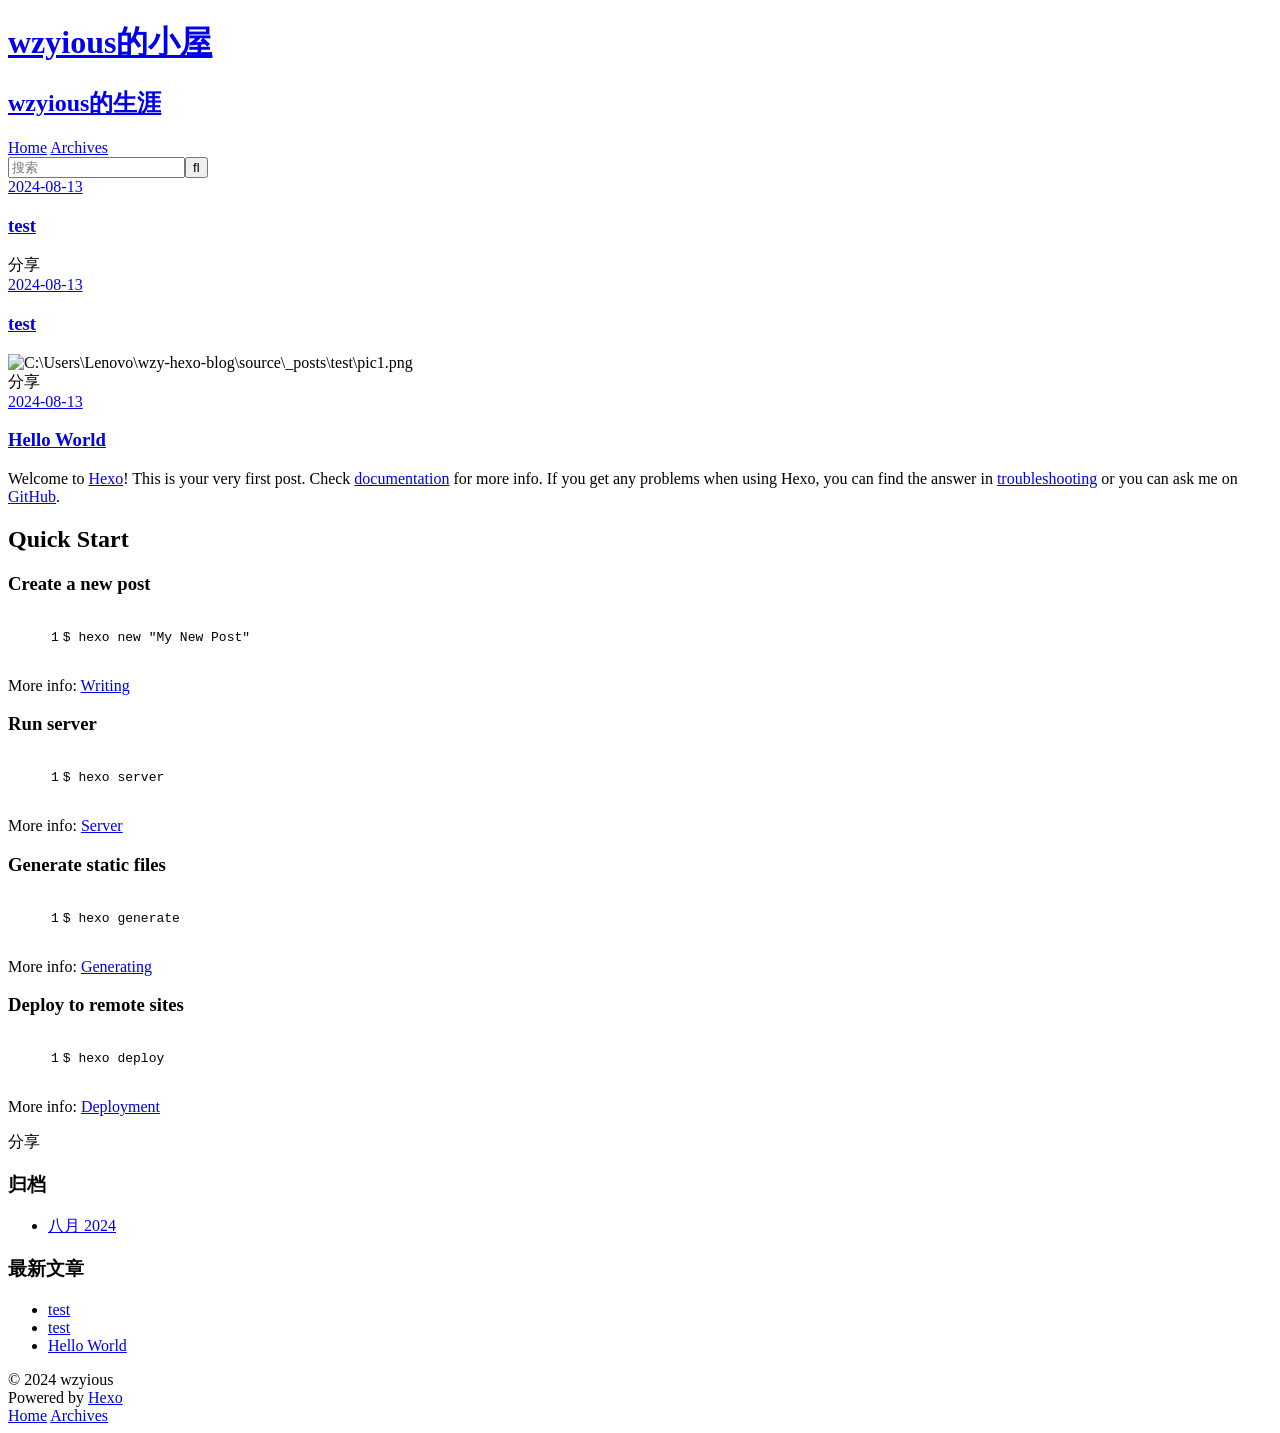
==== index.html @ 361f4f73 "Site updated: 2024-08-14 15:01:32" ====
<!DOCTYPE html>
<html>
<head>
  <meta charset="utf-8">
  
  
  <title>wzyious的小屋</title>
  <meta name="viewport" content="width=device-width, initial-scale=1, shrink-to-fit=no">
  <meta name="description" content="Welcome to my little world!">
<meta property="og:type" content="website">
<meta property="og:title" content="wzyious的小屋">
<meta property="og:url" content="https://wzyious.github.io/index.html">
<meta property="og:site_name" content="wzyious的小屋">
<meta property="og:description" content="Welcome to my little world!">
<meta property="og:locale" content="zh_CN">
<meta property="article:author" content="wzyious">
<meta name="twitter:card" content="summary">
  
    <link rel="alternate" href="/atom.xml" title="wzyious的小屋" type="application/atom+xml">
  
  
    <link rel="shortcut icon" href="/favicon.png">
  
  
  
<link rel="stylesheet" href="/css/style.css">

  
    
<link rel="stylesheet" href="/fancybox/jquery.fancybox.min.css">

  
  
<meta name="generator" content="Hexo 7.3.0"></head>

<body>
  <div id="container">
    <div id="wrap">
      <header id="header">
  <div id="banner"></div>
  <div id="header-outer" class="outer">
    <div id="header-title" class="inner">
      <h1 id="logo-wrap">
        <a href="/" id="logo">wzyious的小屋</a>
      </h1>
      
        <h2 id="subtitle-wrap">
          <a href="/" id="subtitle">wzyious的生涯</a>
        </h2>
      
    </div>
    <div id="header-inner" class="inner">
      <nav id="main-nav">
        <a id="main-nav-toggle" class="nav-icon"><span class="fa fa-bars"></span></a>
        
          <a class="main-nav-link" href="/">Home</a>
        
          <a class="main-nav-link" href="/archives">Archives</a>
        
      </nav>
      <nav id="sub-nav">
        
        
          <a class="nav-icon" href="/atom.xml" title="RSS 订阅"><span class="fa fa-rss"></span></a>
        
        <a class="nav-icon nav-search-btn" title="搜索"><span class="fa fa-search"></span></a>
      </nav>
      <div id="search-form-wrap">
        <form action="//google.com/search" method="get" accept-charset="UTF-8" class="search-form"><input type="search" name="q" class="search-form-input" placeholder="搜索"><button type="submit" class="search-form-submit">&#xF002;</button><input type="hidden" name="sitesearch" value="https://wzyious.github.io"></form>
      </div>
    </div>
  </div>
</header>

      <div class="outer">
        <section id="main">
  
    <article id="post-test-1" class="h-entry article article-type-post" itemprop="blogPost" itemscope itemtype="https://schema.org/BlogPosting">
  <div class="article-meta">
    <a href="/2024/08/13/test-1/" class="article-date">
  <time class="dt-published" datetime="2024-08-13T14:52:44.000Z" itemprop="datePublished">2024-08-13</time>
</a>
    
  </div>
  <div class="article-inner">
    
    
      <header class="article-header">
        
  
    <h1 itemprop="name">
      <a class="p-name article-title" href="/2024/08/13/test-1/">test</a>
    </h1>
  

      </header>
    
    <div class="e-content article-entry" itemprop="articleBody">
      
        
      
    </div>
    <footer class="article-footer">
      <a data-url="https://wzyious.github.io/2024/08/13/test-1/" data-id="clzti6np80000bkvlgros7uu9" data-title="test" class="article-share-link"><span class="fa fa-share">分享</span></a>
      
      
      
    </footer>
  </div>
  
</article>



  
    <article id="post-test" class="h-entry article article-type-post" itemprop="blogPost" itemscope itemtype="https://schema.org/BlogPosting">
  <div class="article-meta">
    <a href="/2024/08/13/test/" class="article-date">
  <time class="dt-published" datetime="2024-08-13T14:13:22.000Z" itemprop="datePublished">2024-08-13</time>
</a>
    
  </div>
  <div class="article-inner">
    
    
      <header class="article-header">
        
  
    <h1 itemprop="name">
      <a class="p-name article-title" href="/2024/08/13/test/">test</a>
    </h1>
  

      </header>
    
    <div class="e-content article-entry" itemprop="articleBody">
      
        <img src="/.io//08/13/test/pic1.png" class title="C:\Users\Lenovo\wzy-hexo-blog\source\_posts\test\pic1.png">

      
    </div>
    <footer class="article-footer">
      <a data-url="https://wzyious.github.io/2024/08/13/test/" data-id="clzti6npe0002bkvl50pu9675" data-title="test" class="article-share-link"><span class="fa fa-share">分享</span></a>
      
      
      
    </footer>
  </div>
  
</article>



  
    <article id="post-hello-world" class="h-entry article article-type-post" itemprop="blogPost" itemscope itemtype="https://schema.org/BlogPosting">
  <div class="article-meta">
    <a href="/2024/08/13/hello-world/" class="article-date">
  <time class="dt-published" datetime="2024-08-13T09:48:08.818Z" itemprop="datePublished">2024-08-13</time>
</a>
    
  </div>
  <div class="article-inner">
    
    
      <header class="article-header">
        
  
    <h1 itemprop="name">
      <a class="p-name article-title" href="/2024/08/13/hello-world/">Hello World</a>
    </h1>
  

      </header>
    
    <div class="e-content article-entry" itemprop="articleBody">
      
        <p>Welcome to <a target="_blank" rel="noopener" href="https://hexo.io/">Hexo</a>! This is your very first post. Check <a target="_blank" rel="noopener" href="https://hexo.io/docs/">documentation</a> for more info. If you get any problems when using Hexo, you can find the answer in <a target="_blank" rel="noopener" href="https://hexo.io/docs/troubleshooting.html">troubleshooting</a> or you can ask me on <a target="_blank" rel="noopener" href="https://github.com/hexojs/hexo/issues">GitHub</a>.</p>
<h2 id="Quick-Start"><a href="#Quick-Start" class="headerlink" title="Quick Start"></a>Quick Start</h2><h3 id="Create-a-new-post"><a href="#Create-a-new-post" class="headerlink" title="Create a new post"></a>Create a new post</h3><figure class="highlight bash"><table><tr><td class="gutter"><pre><span class="line">1</span><br></pre></td><td class="code"><pre><span class="line">$ hexo new <span class="string">&quot;My New Post&quot;</span></span><br></pre></td></tr></table></figure>

<p>More info: <a target="_blank" rel="noopener" href="https://hexo.io/docs/writing.html">Writing</a></p>
<h3 id="Run-server"><a href="#Run-server" class="headerlink" title="Run server"></a>Run server</h3><figure class="highlight bash"><table><tr><td class="gutter"><pre><span class="line">1</span><br></pre></td><td class="code"><pre><span class="line">$ hexo server</span><br></pre></td></tr></table></figure>

<p>More info: <a target="_blank" rel="noopener" href="https://hexo.io/docs/server.html">Server</a></p>
<h3 id="Generate-static-files"><a href="#Generate-static-files" class="headerlink" title="Generate static files"></a>Generate static files</h3><figure class="highlight bash"><table><tr><td class="gutter"><pre><span class="line">1</span><br></pre></td><td class="code"><pre><span class="line">$ hexo generate</span><br></pre></td></tr></table></figure>

<p>More info: <a target="_blank" rel="noopener" href="https://hexo.io/docs/generating.html">Generating</a></p>
<h3 id="Deploy-to-remote-sites"><a href="#Deploy-to-remote-sites" class="headerlink" title="Deploy to remote sites"></a>Deploy to remote sites</h3><figure class="highlight bash"><table><tr><td class="gutter"><pre><span class="line">1</span><br></pre></td><td class="code"><pre><span class="line">$ hexo deploy</span><br></pre></td></tr></table></figure>

<p>More info: <a target="_blank" rel="noopener" href="https://hexo.io/docs/one-command-deployment.html">Deployment</a></p>

      
    </div>
    <footer class="article-footer">
      <a data-url="https://wzyious.github.io/2024/08/13/hello-world/" data-id="clzti6npd0001bkvlet080mxv" data-title="Hello World" class="article-share-link"><span class="fa fa-share">分享</span></a>
      
      
      
    </footer>
  </div>
  
</article>



  


</section>
        
          <aside id="sidebar">
  
    

  
    

  
    
  
    
  <div class="widget-wrap">
    <h3 class="widget-title">归档</h3>
    <div class="widget">
      <ul class="archive-list"><li class="archive-list-item"><a class="archive-list-link" href="/archives/2024/08/">八月 2024</a></li></ul>
    </div>
  </div>


  
    
  <div class="widget-wrap">
    <h3 class="widget-title">最新文章</h3>
    <div class="widget">
      <ul>
        
          <li>
            <a href="/2024/08/13/test-1/">test</a>
          </li>
        
          <li>
            <a href="/2024/08/13/test/">test</a>
          </li>
        
          <li>
            <a href="/2024/08/13/hello-world/">Hello World</a>
          </li>
        
      </ul>
    </div>
  </div>

  
</aside>
        
      </div>
      <footer id="footer">
  
  <div class="outer">
    <div id="footer-info" class="inner">
      
      &copy; 2024 wzyious<br>
      Powered by <a href="https://hexo.io/" target="_blank">Hexo</a>
    </div>
  </div>
</footer>

    </div>
    <nav id="mobile-nav">
  
    <a href="/" class="mobile-nav-link">Home</a>
  
    <a href="/archives" class="mobile-nav-link">Archives</a>
  
</nav>
    


<script src="/js/jquery-3.6.4.min.js"></script>



  
<script src="/fancybox/jquery.fancybox.min.js"></script>




<script src="/js/script.js"></script>





  </div>
</body>
</html>
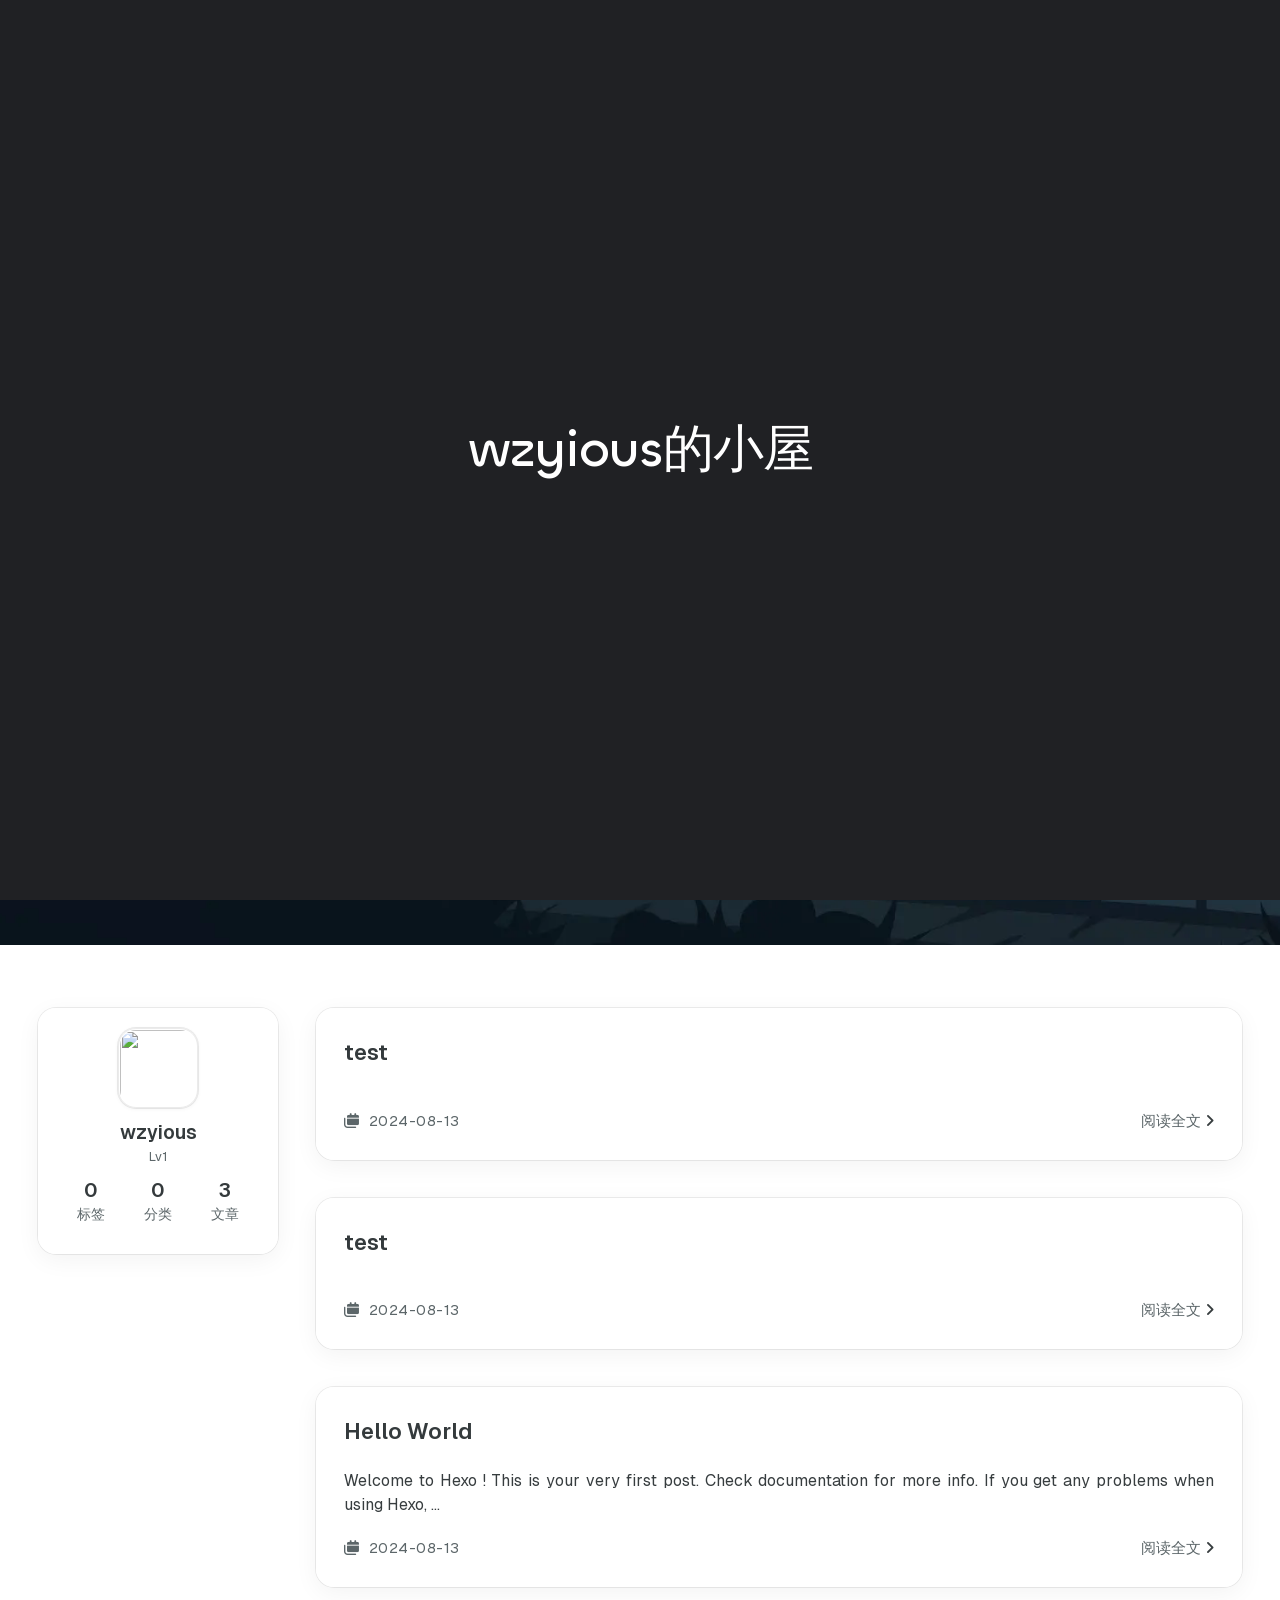
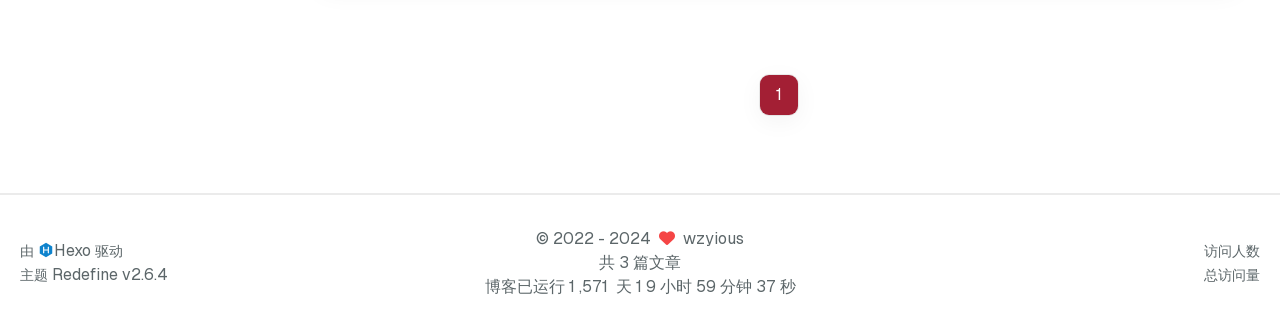
==== commit d8f5e4d9: "Site updated: 2024-08-14 15:07:35" ====
--- a/index.html
+++ b/index.html
@@ -1,12 +1,24 @@
 <!DOCTYPE html>
-<html>
+<html lang="zh-CN">
 <head>
-  <meta charset="utf-8">
-  
-  
-  <title>wzyious的小屋</title>
-  <meta name="viewport" content="width=device-width, initial-scale=1, shrink-to-fit=no">
-  <meta name="description" content="Welcome to my little world!">
+    <meta charset="utf-8">
+    <meta name="viewport" content="width=device-width, initial-scale=1">
+    <meta name="keywords" content="Hexo Theme Redefine">
+    
+    <meta name="author" content="wzyious">
+    <!-- preconnect -->
+    <link rel="preconnect" href="https://fonts.googleapis.com">
+    <link rel="preconnect" href="https://fonts.gstatic.com" crossorigin>
+
+    
+    <!--- Seo Part-->
+    
+    <link rel="canonical" href="https://wzyious.github.io/"/>
+    <meta name="robots" content="index,follow">
+    <meta name="googlebot" content="index,follow">
+    <meta name="revisit-after" content="1 days">
+    
+        <meta name="description" content="Welcome to my little world!">
 <meta property="og:type" content="website">
 <meta property="og:title" content="wzyious的小屋">
 <meta property="og:url" content="https://wzyious.github.io/index.html">
@@ -15,282 +27,820 @@
 <meta property="og:locale" content="zh_CN">
 <meta property="article:author" content="wzyious">
 <meta name="twitter:card" content="summary">
+    
+    
+    <!--- Icon Part-->
+    <link rel="icon" type="image/png" href="/images/%E8%BE%90%E5%B0%84%E5%B0%8F%E5%AD%90.jpg" sizes="192x192">
+    <link rel="apple-touch-icon" sizes="180x180" href="/images/%E8%BE%90%E5%B0%84%E5%B0%8F%E5%AD%90.jpg">
+    <meta name="theme-color" content="#A31F34">
+    <link rel="shortcut icon" href="/images/%E8%BE%90%E5%B0%84%E5%B0%8F%E5%AD%90.jpg">
+    <!--- Page Info-->
+    
+    <title>
+        
+        wzyious的小屋
+    </title>
+
+    
+<link rel="stylesheet" href="/fonts/Chillax/chillax.css">
+
+
+    <!--- Inject Part-->
+    
+
+    
+<link rel="stylesheet" href="/css/style.css">
+
+
+    
+        
+<link rel="stylesheet" href="/assets/build/styles.css">
+
+    
+
+    
+<link rel="stylesheet" href="/fonts/GeistMono/geist-mono.css">
+
+    
+<link rel="stylesheet" href="/fonts/Geist/geist.css">
+
+    <!--- Font Part-->
+    
+    
+    
+    
+
+    
+        
+<script src="/js/libs/anime.min.js"></script>
+
+    
+
+    <script id="hexo-configurations">
+    window.config = {"hostname":"wzyious.github.io","root":"/","language":"zh-CN"};
+    window.theme = {"articles":{"style":{"font_size":"16px","line_height":1.5,"image_border_radius":"14px","image_alignment":"center","image_caption":false,"link_icon":true,"title_alignment":"left","headings_top_spacing":{"h1":"3.2rem","h2":"2.4rem","h3":"1.9rem","h4":"1.6rem","h5":"1.4rem","h6":"1.3rem"}},"word_count":{"enable":true,"count":true,"min2read":true},"author_label":{"enable":true,"auto":false,"list":[]},"code_block":{"copy":true,"style":"mac","font":{"enable":false,"family":null,"url":null}},"toc":{"enable":true,"max_depth":3,"number":false,"expand":true,"init_open":true},"copyright":{"enable":true,"default":"cc_by_nc_sa"},"lazyload":true,"recommendation":{"enable":false,"title":"推荐阅读","limit":3,"mobile_limit":2,"placeholder":"/images/wallhaven-wqery6-light.webp","skip_dirs":[]}},"colors":{"primary":"#A31F34","secondary":null,"default_mode":"light"},"global":{"fonts":{"chinese":{"enable":false,"family":null,"url":null},"english":{"enable":false,"family":null,"url":null}},"content_max_width":"1000px","sidebar_width":"210px","hover":{"shadow":true,"scale":false},"scroll_progress":{"bar":false,"percentage":true},"website_counter":{"url":"https://cn.vercount.one/js","enable":true,"site_pv":true,"site_uv":true,"post_pv":true},"single_page":true,"preloader":true,"open_graph":true,"google_analytics":{"enable":false,"id":null}},"home_banner":{"enable":true,"style":"fixed","image":{"light":"/images/wallhaven-wqery6-light.webp","dark":"/images/wallhaven-wqery6-dark.webp"},"title":"Welcome to my little world!","subtitle":{"text":["永远不要失去梦想","打也打不死我嘻嘻"],"hitokoto":{"enable":false,"api":"https://v1.hitokoto.cn"},"typing_speed":100,"backing_speed":80,"starting_delay":500,"backing_delay":1500,"loop":true,"smart_backspace":true},"text_color":{"light":"#fff","dark":"#d1d1b6"},"text_style":{"title_size":"2.8rem","subtitle_size":"1.5rem","line_height":1.2},"custom_font":{"enable":false,"family":null,"url":null},"social_links":{"enable":false,"style":"default","links":{"github":null,"instagram":null,"zhihu":null,"twitter":null,"email":null},"qrs":{"weixin":null}}},"plugins":{"feed":{"enable":false},"aplayer":{"enable":false,"type":"fixed","audios":[{"name":null,"artist":null,"url":null,"cover":null,"lrc":null}]},"mermaid":{"enable":false,"version":"9.3.0"}},"version":"2.6.4","navbar":{"auto_hide":false,"color":{"left":"#f78736","right":"#367df7","transparency":35},"width":{"home":"1200px","pages":"1000px"},"links":{"Home":{"path":"/","icon":"fa-regular fa-house"}},"search":{"enable":false,"preload":true}},"page_templates":{"friends_column":2,"tags_style":"blur"},"home":{"sidebar":{"enable":true,"position":"left","first_item":"menu","announcement":null,"show_on_mobile":true,"links":null},"article_date_format":"auto","categories":{"enable":true,"limit":3},"tags":{"enable":true,"limit":3}},"footerStart":"2022/8/17 11:45:14"};
+    window.lang_ago = {"second":"%s 秒前","minute":"%s 分钟前","hour":"%s 小时前","day":"%s 天前","week":"%s 周前","month":"%s 个月前","year":"%s 年前"};
+    window.data = {"masonry":false};
+  </script>
+    
+    <!--- Fontawesome Part-->
+    
+<link rel="stylesheet" href="/fontawesome/fontawesome.min.css">
+
+    
+<link rel="stylesheet" href="/fontawesome/brands.min.css">
+
+    
+<link rel="stylesheet" href="/fontawesome/solid.min.css">
+
+    
+<link rel="stylesheet" href="/fontawesome/regular.min.css">
+
+    
+    
+    
+    
+<meta name="generator" content="Hexo 7.3.0"></head>
+
+
+<body>
+<div class="progress-bar-container">
+    
+
+    
+        <span class="pjax-progress-bar"></span>
+<!--        <span class="swup-progress-icon">-->
+<!--            <i class="fa-solid fa-circle-notch fa-spin"></i>-->
+<!--        </span>-->
+    
+</div>
+
+
+
+    <style>
+    :root {
+        --preloader-background-color: #fff;
+        --preloader-text-color: #000;
+    }
+
+    @media (prefers-color-scheme: dark) {
+        :root {
+            --preloader-background-color: #202124;
+            --preloader-text-color: #fff;
+        }
+    }
+
+    @media (prefers-color-scheme: light) {
+        :root {
+            --preloader-background-color: #fff;
+            --preloader-text-color: #000;
+        }
+    }
+
+    @media (max-width: 600px) {
+        .ml13 {
+            font-size: 2.6rem !important; /* Adjust this value as needed */
+        }
+    }
+
+    .preloader {
+        display: flex;
+        flex-direction: column;
+        gap: 1rem; /* Tailwind 'gap-4' is 1rem */
+        align-items: center;
+        justify-content: center;
+        position: fixed;
+        padding: 12px;
+        top: 0;
+        right: 0;
+        bottom: 0;
+        left: 0;
+        width: 100vw;
+        height: 100vh; /* 'h-screen' is 100% of the viewport height */
+        background-color: var(--preloader-background-color);
+        z-index: 1100; /* 'z-[1100]' sets the z-index */
+        transition: opacity 0.2s ease-in-out;
+    }
+
+    .ml13 {
+        font-size: 3.2rem;
+        /* text-transform: uppercase; */
+        color: var(--preloader-text-color);
+        letter-spacing: -1px;
+        font-weight: 500;
+        font-family: 'Chillax-Variable', sans-serif;
+        text-align: center;
+    }
+
+    .ml13 .word {
+        display: inline-flex;
+        flex-wrap: wrap;
+        white-space: nowrap;
+    }
+
+    .ml13 .letter {
+        display: inline-block;
+        line-height: 1em;
+    }
+</style>
+
+<div class="preloader">
+    <h2 class="ml13">
+        wzyious的小屋
+    </h2>
+    <script>
+        var textWrapper = document.querySelector('.ml13');
+        // Split text into words
+        var words = textWrapper.textContent.trim().split(' ');
+
+        // Clear the existing content
+        textWrapper.innerHTML = '';
+
+        // Wrap each word and its letters in spans
+        words.forEach(function(word) {
+            var wordSpan = document.createElement('span');
+            wordSpan.classList.add('word');
+            wordSpan.innerHTML = word.replace(/\S/g, "<span class='letter'>$&</span>");
+            textWrapper.appendChild(wordSpan);
+            textWrapper.appendChild(document.createTextNode(' ')); // Add space between words
+        });
+
+        var animation = anime.timeline({loop: true})
+            .add({
+                targets: '.ml13 .letter',
+                translateY: [40,0],
+                translateZ: 0,
+                opacity: [0,1],
+                filter: ['blur(5px)', 'blur(0px)'], // Starting from blurred to unblurred
+                easing: "easeOutExpo",
+                duration: 1400,
+                delay: (el, i) => 300 + 30 * i,
+            }).add({
+                targets: '.ml13 .letter',
+                translateY: [0,-40],
+                opacity: [1,0],
+                filter: ['blur(0px)', 'blur(5px)'], // Ending from unblurred to blurred
+                easing: "easeInExpo",
+                duration: 1200,
+                delay: (el, i) => 100 + 30 * i,
+                complete: function() {
+                    hidePreloader(); // Call hidePreloader after the animation completes
+                }
+            });
+
+        let themeStatus = JSON.parse(localStorage.getItem('REDEFINE-THEME-STATUS'))?.isDark;
+
+        // If the theme status is not found in local storage, check the preferred color scheme
+        if (themeStatus === undefined || themeStatus === null) {
+            if (window.matchMedia && window.matchMedia('(prefers-color-scheme: dark)').matches) {
+                themeStatus = 'dark';
+            } else {
+                themeStatus = 'light';
+            }
+        }
+
+        // Now you can use the themeStatus variable in your code
+        if (themeStatus) {
+            document.documentElement.style.setProperty('--preloader-background-color', '#202124');
+            document.documentElement.style.setProperty('--preloader-text-color', '#fff');
+        } else {
+            document.documentElement.style.setProperty('--preloader-background-color', '#fff');
+            document.documentElement.style.setProperty('--preloader-text-color', '#000');
+        }
+
+        window.addEventListener('load', function () {
+            setTimeout(hidePreloader, 5000); // Call hidePreloader after 5000 milliseconds if not already called by animation
+        });
+
+        function hidePreloader() {
+            var preloader = document.querySelector('.preloader');
+            preloader.style.opacity = '0';
+            setTimeout(function () {
+                preloader.style.display = 'none';
+            }, 200);
+        }
+    </script>
+</div>
+
+<main class="page-container" id="swup">
+
+    
+        
+    <style>
+        .home-banner-container {
+            background: none !important;
+        }
+        .home-article-item,
+        .sidebar-links,
+        .sidebar-content,
+        a.page-number,
+        a.extend,
+        .sidebar-links .links:hover,
+        .right-bottom-tools,
+        footer.footer {
+            background-color: var(--background-color-transparent-80) !important;
+        }
+        .right-bottom-tools:hover,
+        a.page-number:hover,
+        a.extend:hover {
+            background-color: var(--primary-color) !important;
+        }
+        .site-info,
+        .home-article-sticky-label {
+            background-color: var(--background-color-transparent-15) !important;
+        }
+        .home-article-sticky-label {
+            backdrop-filter: none !important;
+        }
+    </style>
+    <div class="home-banner-background transition-fade fixed top-0 left-0 w-screen h-screen scale-125 sm:scale-110 box-border will-change-transform bg-cover">
+        <img src="/images/wallhaven-wqery6-light.webp" alt="home-banner-background" class="w-full h-full object-cover dark:hidden">
+        <img src="/images/wallhaven-wqery6-dark.webp" alt="home-banner-background" class="w-full h-full object-cover hidden dark:block">
+    </div>
+
+
+<div class="home-banner-container flex justify-center items-center transition-fade relative">
+    
+    <div class="content mt-8 flex flex-col justify-center items-center">
+        <div class="description flex flex-col justify-center items-center w-screen font-medium text-center"
+        
+        >
+            Welcome to my little world!
+            
+            
+                <p><i id="subtitle"></i></p>
+            
+        </div>
+        
+    </div>
+    <script>
+        const scrollToMain = ()=> {
+            console.log('scroll');
+            const target = document.querySelector('.main-content-container');
+            target.scrollIntoView({ behavior: 'smooth'});
+        }
+    </script>
+</div>
+    
+
+    <div class="main-content-container">
+
+
+        <div class="main-content-header">
+            <header class="navbar-container px-6 md:px-12">
+
+    <div class="navbar-content has-home-banner">
+        <div class="left">
+            
+            <a class="logo-title" href="/">
+                <h1>
+                wzyious的小屋
+                </h1>
+            </a>
+        </div>
+
+        <div class="right">
+            <!-- PC -->
+            <div class="desktop">
+                <ul class="navbar-list">
+                    
+                        
+                            
+
+                            <li class="navbar-item">
+                                <!-- Menu -->
+                                <a class="active"
+                                   href="/"
+                                        >
+                                    <i class="fa-regular fa-house fa-fw"></i>
+                                    首页
+                                    
+                                </a>
+
+                                <!-- Submenu -->
+                                
+                            </li>
+                    
+                    
+                </ul>
+            </div>
+            <!-- Mobile -->
+            <div class="mobile">
+                
+                <div class="icon-item navbar-bar">
+                    <div class="navbar-bar-middle"></div>
+                </div>
+            </div>
+        </div>
+    </div>
+
+    <!-- Mobile sheet -->
+    <div class="navbar-drawer h-screen w-full absolute top-0 left-0 bg-background-color flex flex-col justify-between">
+        <ul class="drawer-navbar-list flex flex-col px-4 justify-center items-start">
+            
+                
+                    
+
+                    <li class="drawer-navbar-item text-base my-1.5 flex flex-col w-full">
+                        
+                        <a class="py-1.5 px-2 flex flex-row items-center justify-between gap-1 hover:!text-primary active:!text-primary text-2xl font-semibold group border-b border-border-color hover:border-primary w-full active"
+                           href="/"
+                        >
+                            <span>
+                                首页
+                            </span>
+                            
+                                <i class="fa-regular fa-house fa-sm fa-fw"></i>
+                            
+                        </a>
+                        
+
+                        
+                    </li>
+            
+
+            
+            
+        </ul>
+
+        <div class="statistics flex justify-around my-2.5">
+    <a class="item tag-count-item flex flex-col justify-center items-center w-20" href="/tags">
+        <div class="number text-2xl sm:text-xl text-second-text-color font-semibold">0</div>
+        <div class="label text-third-text-color text-sm">标签</div>
+    </a>
+    <a class="item tag-count-item flex flex-col justify-center items-center w-20" href="/categories">
+        <div class="number text-2xl sm:text-xl text-second-text-color font-semibold">0</div>
+        <div class="label text-third-text-color text-sm">分类</div>
+    </a>
+    <a class="item tag-count-item flex flex-col justify-center items-center w-20" href="/archives">
+        <div class="number text-2xl sm:text-xl text-second-text-color font-semibold">3</div>
+        <div class="label text-third-text-color text-sm">文章</div>
+    </a>
+</div>
+    </div>
+
+    <div class="window-mask"></div>
+
+</header>
+
+
+        </div>
+
+        <div class="main-content-body">
+
+            
+                <div class="home-sidebar-container">
+    <div class="sticky-container sticky">
+        
+        
+            
+            <div class="sidebar-content" >
+                <div class="avatar flex justify-center">
+    <img src="/images/%E8%BE%90%E5%B0%84%E5%B0%8F%E5%AD%90.jpg">
+</div>
+                <div class="author flex flex-col justify-center my-2.5 mx-0">
+    <div class="name">wzyious</div>
+    
+        <div class="label">Lv1</div>
+    
+</div>
+                <div class="statistics flex justify-around my-2.5">
+    <a class="item tag-count-item flex flex-col justify-center items-center w-20" href="/tags">
+        <div class="number text-2xl sm:text-xl text-second-text-color font-semibold">0</div>
+        <div class="label text-third-text-color text-sm">标签</div>
+    </a>
+    <a class="item tag-count-item flex flex-col justify-center items-center w-20" href="/categories">
+        <div class="number text-2xl sm:text-xl text-second-text-color font-semibold">0</div>
+        <div class="label text-third-text-color text-sm">分类</div>
+    </a>
+    <a class="item tag-count-item flex flex-col justify-center items-center w-20" href="/archives">
+        <div class="number text-2xl sm:text-xl text-second-text-color font-semibold">3</div>
+        <div class="label text-third-text-color text-sm">文章</div>
+    </a>
+</div>
+            </div>
+        
+
+    </div>
+</div>
+
+            
+
+            <div class="main-content">
+
+                
+                    <div class="home-content-container">
+    <ul class="home-article-list">
+        
+            <li class="home-article-item">
+
+                
+
+                
+
+                
+                <div class="flex flex-col gap-5 px-7 pb-7 pt-7">
+                    <h3 class="home-article-title">
+                        <a href="/2024/08/13/test-1/">
+                            test
+                        </a>
+                    </h3>
+
+                    <div class="home-article-content markdown-body">
+                        
+                            
+                        
+                    </div>
+
+                    <div class="home-article-meta-info-container">
+    <div class="home-article-meta-info">
+        <span><i class="fa-solid fa-calendars"></i>&nbsp;
+            <span class="home-article-date" data-date="Tue Aug 13 2024 22:52:44 GMT+0800">
+                
+                    2024-08-13
+                
+            </span>
+        </span>
+        
+        
+    </div>
+
+    <a href="/2024/08/13/test-1/">阅读全文<span class="seo-reader-text">test</span>&nbsp;<i class="fa-solid fa-angle-right"></i></a>
+</div>
+
+                </div>
+            </li>
+        
+            <li class="home-article-item">
+
+                
+
+                
+
+                
+                <div class="flex flex-col gap-5 px-7 pb-7 pt-7">
+                    <h3 class="home-article-title">
+                        <a href="/2024/08/13/test/">
+                            test
+                        </a>
+                    </h3>
+
+                    <div class="home-article-content markdown-body">
+                        
+                            
+
+                        
+                    </div>
+
+                    <div class="home-article-meta-info-container">
+    <div class="home-article-meta-info">
+        <span><i class="fa-solid fa-calendars"></i>&nbsp;
+            <span class="home-article-date" data-date="Tue Aug 13 2024 22:13:22 GMT+0800">
+                
+                    2024-08-13
+                
+            </span>
+        </span>
+        
+        
+    </div>
+
+    <a href="/2024/08/13/test/">阅读全文<span class="seo-reader-text">test</span>&nbsp;<i class="fa-solid fa-angle-right"></i></a>
+</div>
+
+                </div>
+            </li>
+        
+            <li class="home-article-item">
+
+                
+
+                
+
+                
+                <div class="flex flex-col gap-5 px-7 pb-7 pt-7">
+                    <h3 class="home-article-title">
+                        <a href="/2024/08/13/hello-world/">
+                            Hello World
+                        </a>
+                    </h3>
+
+                    <div class="home-article-content markdown-body">
+                        
+                            Welcome to Hexo ! This is your very first post. Check documentation  for more info. If you get any problems when using Hexo, ...
+                        
+                    </div>
+
+                    <div class="home-article-meta-info-container">
+    <div class="home-article-meta-info">
+        <span><i class="fa-solid fa-calendars"></i>&nbsp;
+            <span class="home-article-date" data-date="Tue Aug 13 2024 17:48:08 GMT+0800">
+                
+                    2024-08-13
+                
+            </span>
+        </span>
+        
+        
+    </div>
+
+    <a href="/2024/08/13/hello-world/">阅读全文<span class="seo-reader-text">Hello World</span>&nbsp;<i class="fa-solid fa-angle-right"></i></a>
+</div>
+
+                </div>
+            </li>
+        
+    </ul>
+
+    <div class="home-paginator px-7 py-5">
+        <div class="paginator">
+    <span class="page-number current">1</span>
+</div>
+
+    </div>
+</div>
+
+                    <div class="comment-container pjax"></div>
+                
+
+            </div>
+
+            
+
+        </div>
+
+        <div class="main-content-footer">
+            <footer class="footer mt-5 py-5 h-auto text-base text-third-text-color relative border-t-2 border-t-border-color">
+    <div class="info-container py-3 text-center">
+        
+        <div class="text-center">
+            &copy;
+            
+              <span>2022</span>
+              -
+            
+            2024&nbsp;&nbsp;<i class="fa-solid fa-heart fa-beat" style="--fa-animation-duration: 0.5s; color: #f54545"></i>&nbsp;&nbsp;<a href="/">wzyious</a>
+            
+                
+                <p class="post-count space-x-0.5">
+                    <span>
+                        共 3 篇文章
+                    </span>
+                    
+                </p>
+            
+        </div>
+        
+            <script data-swup-reload-script src="https://cn.vercount.one/js"></script>
+            <div class="relative text-center lg:absolute lg:right-[20px] lg:top-1/2 lg:-translate-y-1/2 lg:text-right">
+                
+                    <span id="busuanzi_container_site_uv" class="lg:!block">
+                        <span class="text-sm">访问人数</span>
+                        <span id="busuanzi_value_site_uv"></span>
+                    </span>
+                
+                
+                    <span id="busuanzi_container_site_pv" class="lg:!block">
+                        <span class="text-sm">总访问量</span>
+                        <span id="busuanzi_value_site_pv"></span>
+                    </span>
+                
+            </div>
+        
+        <div class="relative text-center lg:absolute lg:left-[20px] lg:top-1/2 lg:-translate-y-1/2 lg:text-left">
+            <span class="lg:block text-sm">由 <?xml version="1.0" encoding="utf-8"?><!DOCTYPE svg PUBLIC "-//W3C//DTD SVG 1.1//EN" "http://www.w3.org/Graphics/SVG/1.1/DTD/svg11.dtd"><svg class="relative top-[2px] inline-block align-baseline" version="1.1" id="圖層_1" xmlns="http://www.w3.org/2000/svg" xmlns:xlink="http://www.w3.org/1999/xlink" x="0px" y="0px" width="1rem" height="1rem" viewBox="0 0 512 512" enable-background="new 0 0 512 512" xml:space="preserve"><path fill="#0E83CD" d="M256.4,25.8l-200,115.5L56,371.5l199.6,114.7l200-115.5l0.4-230.2L256.4,25.8z M349,354.6l-18.4,10.7l-18.6-11V275H200v79.6l-18.4,10.7l-18.6-11v-197l18.5-10.6l18.5,10.8V237h112v-79.6l18.5-10.6l18.5,10.8V354.6z"/></svg><a target="_blank" class="text-base" href="https://hexo.io">Hexo</a> 驱动</span>
+            <span class="text-sm lg:block">主题&nbsp;<a class="text-base" target="_blank" href="https://github.com/EvanNotFound/hexo-theme-redefine">Redefine v2.6.4</a></span>
+        </div>
+        
+        
+            <div>
+                博客已运行 <span class="odometer" id="runtime_days" ></span> 天 <span class="odometer" id="runtime_hours"></span> 小时 <span class="odometer" id="runtime_minutes"></span> 分钟 <span class="odometer" id="runtime_seconds"></span> 秒
+            </div>
+        
+        
+            <script data-swup-reload-script>
+                try {
+                    function odometer_init() {
+                    const elements = document.querySelectorAll('.odometer');
+                    elements.forEach(el => {
+                        new Odometer({
+                            el,
+                            format: '( ddd).dd',
+                            duration: 200
+                        });
+                    });
+                    }
+                    odometer_init();
+                } catch (error) {}
+            </script>
+        
+        
+        
+    </div>  
+</footer>
+        </div>
+    </div>
+
+    
+
+    <div class="right-side-tools-container">
+        <div class="side-tools-container">
+    <ul class="hidden-tools-list">
+        <li class="right-bottom-tools tool-font-adjust-plus flex justify-center items-center">
+            <i class="fa-regular fa-magnifying-glass-plus"></i>
+        </li>
+
+        <li class="right-bottom-tools tool-font-adjust-minus flex justify-center items-center">
+            <i class="fa-regular fa-magnifying-glass-minus"></i>
+        </li>
+
+        <li class="right-bottom-tools tool-dark-light-toggle flex justify-center items-center">
+            <i class="fa-regular fa-moon"></i>
+        </li>
+
+        <!-- rss -->
+        
+
+        
+
+        <li class="right-bottom-tools tool-scroll-to-bottom flex justify-center items-center">
+            <i class="fa-regular fa-arrow-down"></i>
+        </li>
+    </ul>
+
+    <ul class="visible-tools-list">
+        <li class="right-bottom-tools toggle-tools-list flex justify-center items-center">
+            <i class="fa-regular fa-cog fa-spin"></i>
+        </li>
+        
+            <li class="right-bottom-tools tool-scroll-to-top flex justify-center items-center">
+                <i class="arrow-up fas fa-arrow-up"></i>
+                <span class="percent"></span>
+            </li>
+        
+        
+    </ul>
+</div>
+
+    </div>
+
+    <div class="image-viewer-container">
+    <img src="">
+</div>
+
+
+    
+
+</main>
+
+
+    
+<script src="/js/libs/Swup.min.js"></script>
+
+<script src="/js/libs/SwupSlideTheme.min.js"></script>
+
+<script src="/js/libs/SwupScriptsPlugin.min.js"></script>
+
+<script src="/js/libs/SwupProgressPlugin.min.js"></script>
+
+<script src="/js/libs/SwupScrollPlugin.min.js"></script>
+
+<script src="/js/libs/SwupPreloadPlugin.min.js"></script>
+
+<script>
+    const swup = new Swup({
+        plugins: [
+            new SwupScriptsPlugin({
+                optin: true,
+            }),
+            new SwupProgressPlugin(),
+            new SwupScrollPlugin({
+                offset: 80,
+            }),
+            new SwupSlideTheme({
+                mainElement: ".main-content-body",
+            }),
+            new SwupPreloadPlugin(),
+        ],
+        containers: ["#swup"],
+    });
+</script>
+
+
+
+
+
+
+
+
+<script src="/js/tools/imageViewer.js" type="module"></script>
+
+<script src="/js/utils.js" type="module"></script>
+
+<script src="/js/main.js" type="module"></script>
+
+<script src="/js/layouts/navbarShrink.js" type="module"></script>
+
+<script src="/js/tools/scrollTopBottom.js" type="module"></script>
+
+<script src="/js/tools/lightDarkSwitch.js" type="module"></script>
+
+<script src="/js/layouts/categoryList.js" type="module"></script>
+
+
+
+
+
+    
+<script src="/js/tools/codeBlock.js" type="module"></script>
+
+
+
+
+    
+<script src="/js/layouts/lazyload.js" type="module"></script>
+
+
+
+
+    
+<script src="/js/tools/runtime.js"></script>
+
+    
+<script src="/js/libs/odometer.min.js"></script>
+
+    
+<link rel="stylesheet" href="/assets/odometer-theme-minimal.css">
+
+
+
+
   
-    <link rel="alternate" href="/atom.xml" title="wzyious的小屋" type="application/atom+xml">
+<script src="/js/libs/Typed.min.js"></script>
+
   
-  
-    <link rel="shortcut icon" href="/favicon.png">
-  
-  
-  
-<link rel="stylesheet" href="/css/style.css">
-
-  
-    
-<link rel="stylesheet" href="/fancybox/jquery.fancybox.min.css">
-
-  
-  
-<meta name="generator" content="Hexo 7.3.0"></head>
-
-<body>
-  <div id="container">
-    <div id="wrap">
-      <header id="header">
-  <div id="banner"></div>
-  <div id="header-outer" class="outer">
-    <div id="header-title" class="inner">
-      <h1 id="logo-wrap">
-        <a href="/" id="logo">wzyious的小屋</a>
-      </h1>
-      
-        <h2 id="subtitle-wrap">
-          <a href="/" id="subtitle">wzyious的生涯</a>
-        </h2>
-      
-    </div>
-    <div id="header-inner" class="inner">
-      <nav id="main-nav">
-        <a id="main-nav-toggle" class="nav-icon"><span class="fa fa-bars"></span></a>
-        
-          <a class="main-nav-link" href="/">Home</a>
-        
-          <a class="main-nav-link" href="/archives">Archives</a>
-        
-      </nav>
-      <nav id="sub-nav">
-        
-        
-          <a class="nav-icon" href="/atom.xml" title="RSS 订阅"><span class="fa fa-rss"></span></a>
-        
-        <a class="nav-icon nav-search-btn" title="搜索"><span class="fa fa-search"></span></a>
-      </nav>
-      <div id="search-form-wrap">
-        <form action="//google.com/search" method="get" accept-charset="UTF-8" class="search-form"><input type="search" name="q" class="search-form-input" placeholder="搜索"><button type="submit" class="search-form-submit">&#xF002;</button><input type="hidden" name="sitesearch" value="https://wzyious.github.io"></form>
-      </div>
-    </div>
-  </div>
-</header>
-
-      <div class="outer">
-        <section id="main">
-  
-    <article id="post-test-1" class="h-entry article article-type-post" itemprop="blogPost" itemscope itemtype="https://schema.org/BlogPosting">
-  <div class="article-meta">
-    <a href="/2024/08/13/test-1/" class="article-date">
-  <time class="dt-published" datetime="2024-08-13T14:52:44.000Z" itemprop="datePublished">2024-08-13</time>
-</a>
-    
-  </div>
-  <div class="article-inner">
-    
-    
-      <header class="article-header">
-        
-  
-    <h1 itemprop="name">
-      <a class="p-name article-title" href="/2024/08/13/test-1/">test</a>
-    </h1>
-  
-
-      </header>
-    
-    <div class="e-content article-entry" itemprop="articleBody">
-      
-        
-      
-    </div>
-    <footer class="article-footer">
-      <a data-url="https://wzyious.github.io/2024/08/13/test-1/" data-id="clzti6np80000bkvlgros7uu9" data-title="test" class="article-share-link"><span class="fa fa-share">分享</span></a>
-      
-      
-      
-    </footer>
-  </div>
-  
-</article>
-
-
-
-  
-    <article id="post-test" class="h-entry article article-type-post" itemprop="blogPost" itemscope itemtype="https://schema.org/BlogPosting">
-  <div class="article-meta">
-    <a href="/2024/08/13/test/" class="article-date">
-  <time class="dt-published" datetime="2024-08-13T14:13:22.000Z" itemprop="datePublished">2024-08-13</time>
-</a>
-    
-  </div>
-  <div class="article-inner">
-    
-    
-      <header class="article-header">
-        
-  
-    <h1 itemprop="name">
-      <a class="p-name article-title" href="/2024/08/13/test/">test</a>
-    </h1>
-  
-
-      </header>
-    
-    <div class="e-content article-entry" itemprop="articleBody">
-      
-        <img src="/.io//08/13/test/pic1.png" class title="C:\Users\Lenovo\wzy-hexo-blog\source\_posts\test\pic1.png">
-
-      
-    </div>
-    <footer class="article-footer">
-      <a data-url="https://wzyious.github.io/2024/08/13/test/" data-id="clzti6npe0002bkvl50pu9675" data-title="test" class="article-share-link"><span class="fa fa-share">分享</span></a>
-      
-      
-      
-    </footer>
-  </div>
-  
-</article>
-
-
-
-  
-    <article id="post-hello-world" class="h-entry article article-type-post" itemprop="blogPost" itemscope itemtype="https://schema.org/BlogPosting">
-  <div class="article-meta">
-    <a href="/2024/08/13/hello-world/" class="article-date">
-  <time class="dt-published" datetime="2024-08-13T09:48:08.818Z" itemprop="datePublished">2024-08-13</time>
-</a>
-    
-  </div>
-  <div class="article-inner">
-    
-    
-      <header class="article-header">
-        
-  
-    <h1 itemprop="name">
-      <a class="p-name article-title" href="/2024/08/13/hello-world/">Hello World</a>
-    </h1>
-  
-
-      </header>
-    
-    <div class="e-content article-entry" itemprop="articleBody">
-      
-        <p>Welcome to <a target="_blank" rel="noopener" href="https://hexo.io/">Hexo</a>! This is your very first post. Check <a target="_blank" rel="noopener" href="https://hexo.io/docs/">documentation</a> for more info. If you get any problems when using Hexo, you can find the answer in <a target="_blank" rel="noopener" href="https://hexo.io/docs/troubleshooting.html">troubleshooting</a> or you can ask me on <a target="_blank" rel="noopener" href="https://github.com/hexojs/hexo/issues">GitHub</a>.</p>
-<h2 id="Quick-Start"><a href="#Quick-Start" class="headerlink" title="Quick Start"></a>Quick Start</h2><h3 id="Create-a-new-post"><a href="#Create-a-new-post" class="headerlink" title="Create a new post"></a>Create a new post</h3><figure class="highlight bash"><table><tr><td class="gutter"><pre><span class="line">1</span><br></pre></td><td class="code"><pre><span class="line">$ hexo new <span class="string">&quot;My New Post&quot;</span></span><br></pre></td></tr></table></figure>
-
-<p>More info: <a target="_blank" rel="noopener" href="https://hexo.io/docs/writing.html">Writing</a></p>
-<h3 id="Run-server"><a href="#Run-server" class="headerlink" title="Run server"></a>Run server</h3><figure class="highlight bash"><table><tr><td class="gutter"><pre><span class="line">1</span><br></pre></td><td class="code"><pre><span class="line">$ hexo server</span><br></pre></td></tr></table></figure>
-
-<p>More info: <a target="_blank" rel="noopener" href="https://hexo.io/docs/server.html">Server</a></p>
-<h3 id="Generate-static-files"><a href="#Generate-static-files" class="headerlink" title="Generate static files"></a>Generate static files</h3><figure class="highlight bash"><table><tr><td class="gutter"><pre><span class="line">1</span><br></pre></td><td class="code"><pre><span class="line">$ hexo generate</span><br></pre></td></tr></table></figure>
-
-<p>More info: <a target="_blank" rel="noopener" href="https://hexo.io/docs/generating.html">Generating</a></p>
-<h3 id="Deploy-to-remote-sites"><a href="#Deploy-to-remote-sites" class="headerlink" title="Deploy to remote sites"></a>Deploy to remote sites</h3><figure class="highlight bash"><table><tr><td class="gutter"><pre><span class="line">1</span><br></pre></td><td class="code"><pre><span class="line">$ hexo deploy</span><br></pre></td></tr></table></figure>
-
-<p>More info: <a target="_blank" rel="noopener" href="https://hexo.io/docs/one-command-deployment.html">Deployment</a></p>
-
-      
-    </div>
-    <footer class="article-footer">
-      <a data-url="https://wzyious.github.io/2024/08/13/hello-world/" data-id="clzti6npd0001bkvlet080mxv" data-title="Hello World" class="article-share-link"><span class="fa fa-share">分享</span></a>
-      
-      
-      
-    </footer>
-  </div>
-  
-</article>
-
-
-
-  
-
-
-</section>
-        
-          <aside id="sidebar">
-  
-    
-
-  
-    
-
-  
-    
-  
-    
-  <div class="widget-wrap">
-    <h3 class="widget-title">归档</h3>
-    <div class="widget">
-      <ul class="archive-list"><li class="archive-list-item"><a class="archive-list-link" href="/archives/2024/08/">八月 2024</a></li></ul>
-    </div>
-  </div>
-
-
-  
-    
-  <div class="widget-wrap">
-    <h3 class="widget-title">最新文章</h3>
-    <div class="widget">
-      <ul>
-        
-          <li>
-            <a href="/2024/08/13/test-1/">test</a>
-          </li>
-        
-          <li>
-            <a href="/2024/08/13/test/">test</a>
-          </li>
-        
-          <li>
-            <a href="/2024/08/13/hello-world/">Hello World</a>
-          </li>
-        
-      </ul>
-    </div>
-  </div>
-
-  
-</aside>
-        
-      </div>
-      <footer id="footer">
-  
-  <div class="outer">
-    <div id="footer-info" class="inner">
-      
-      &copy; 2024 wzyious<br>
-      Powered by <a href="https://hexo.io/" target="_blank">Hexo</a>
-    </div>
-  </div>
-</footer>
-
-    </div>
-    <nav id="mobile-nav">
-  
-    <a href="/" class="mobile-nav-link">Home</a>
-  
-    <a href="/archives" class="mobile-nav-link">Archives</a>
-  
-</nav>
-    
-
-
-<script src="/js/jquery-3.6.4.min.js"></script>
-
-
-
-  
-<script src="/fancybox/jquery.fancybox.min.js"></script>
-
-
-
-
-<script src="/js/script.js"></script>
-
-
-
-
-
-  </div>
+<script src="/js/plugins/typed.js" type="module"></script>
+
+
+
+
+
+
+
+
+
+<div class="post-scripts" data-swup-reload-script>
+    
+        
+<script src="/js/tools/tocToggle.js" type="module"></script>
+
+<script src="/js/layouts/toc.js" type="module"></script>
+
+<script src="/js/plugins/tabs.js" type="module"></script>
+
+    
+</div>
+
+
 </body>
-</html>+</html>
--- a/fonts/Chillax/chillax.css
+++ b/fonts/Chillax/chillax.css
@@ -0,0 +1,39 @@
+/**
+ * @license
+ *
+ * Font Family: Chillax
+ * Designed by: Manushi Parikh
+ * URL: https://www.fontshare.com/fonts/chillax
+ * © 2023 Indian Type Foundry
+ *
+ * Font Style:
+ * Chillax Variable(Variable font)
+ *
+*/
+
+
+/**
+* This is a variable font
+* You can controll variable axes as shown below:
+* font-variation-settings: 'wght' 700.0;
+*
+* available axes:
+
+* 'wght' (range from 200.0 to 700.0)
+
+*/
+
+@font-face {
+    font-family: 'Chillax-Variable';
+    src:local('Chillax-Variable'),
+        local('ChillaxVariable'),
+        local('Chillax Variable'),
+        local('Chillax'),
+        url('Chillax-Variable.woff2') format('woff2'),
+        url('Chillax-Variable.woff') format('woff'),
+        url('Chillax-Variable.ttf') format('truetype');
+    font-weight: 200 700;
+    font-display: swap;
+    font-style: normal;
+}
+
--- a/fonts/GeistMono/geist-mono.css
+++ b/fonts/GeistMono/geist-mono.css
@@ -0,0 +1,16 @@
+/*
+ * Geist Mono Variable v1.3.0
+ * By Vercel
+ */
+
+@font-face {
+  font-display: swap;
+  font-family: "Geist Mono";
+  font-style: normal;
+  font-weight: 400;
+  src: local('Geist Mono'),
+  local('GeistMono'),
+  url("GeistMonoVF.woff2") format("woff2"),
+  url("GeistMonoVF.woff") format("woff"),
+  url("GeistMonoVF.ttf") format("truetype");
+}
--- a/fonts/Geist/geist.css
+++ b/fonts/Geist/geist.css
@@ -0,0 +1,16 @@
+/*
+ * Geist Variable v1.3.0
+ * By Vercel
+ */
+
+@font-face {
+    font-family: 'Geist Variable';
+    src: local('Geist Variable'),
+    local('GeistVariable'),
+    url('GeistVF.woff2') format('woff2'),
+    url('GeistVF.woff') format('woff'),
+    url('GeistVF.ttf') format('truetype');
+    font-weight: 200 700;
+    font-display: swap;
+    font-style: normal;
+}
--- a/assets/odometer-theme-minimal.css
+++ b/assets/odometer-theme-minimal.css
@@ -0,0 +1,81 @@
+.odometer.odometer-auto-theme, .odometer.odometer-theme-minimal {
+  display: inline-block;
+  vertical-align: middle;
+  *vertical-align: auto;
+  *zoom: 1;
+  *display: inline;
+  position: relative;
+}
+.odometer.odometer-auto-theme .odometer-digit, .odometer.odometer-theme-minimal .odometer-digit {
+  display: inline-block;
+  vertical-align: middle;
+  *vertical-align: auto;
+  *zoom: 1;
+  *display: inline;
+  position: relative;
+}
+.odometer.odometer-auto-theme .odometer-digit .odometer-digit-spacer, .odometer.odometer-theme-minimal .odometer-digit .odometer-digit-spacer {
+  display: inline-block;
+  vertical-align: middle;
+  *vertical-align: auto;
+  *zoom: 1;
+  *display: inline;
+  visibility: hidden;
+}
+.odometer.odometer-auto-theme .odometer-digit .odometer-digit-inner, .odometer.odometer-theme-minimal .odometer-digit .odometer-digit-inner {
+  text-align: left;
+  display: block;
+  position: absolute;
+  top: 0;
+  left: 0;
+  right: 0;
+  bottom: 0;
+  overflow: hidden;
+}
+.odometer.odometer-auto-theme .odometer-digit .odometer-ribbon, .odometer.odometer-theme-minimal .odometer-digit .odometer-ribbon {
+  display: block;
+}
+.odometer.odometer-auto-theme .odometer-digit .odometer-ribbon-inner, .odometer.odometer-theme-minimal .odometer-digit .odometer-ribbon-inner {
+  display: block;
+  -webkit-backface-visibility: hidden;
+}
+.odometer.odometer-auto-theme .odometer-digit .odometer-value, .odometer.odometer-theme-minimal .odometer-digit .odometer-value {
+  display: block;
+  -webkit-transform: translateZ(0);
+}
+.odometer.odometer-auto-theme .odometer-digit .odometer-value.odometer-last-value, .odometer.odometer-theme-minimal .odometer-digit .odometer-value.odometer-last-value {
+  position: absolute;
+}
+.odometer.odometer-auto-theme.odometer-animating-up .odometer-ribbon-inner, .odometer.odometer-theme-minimal.odometer-animating-up .odometer-ribbon-inner {
+  -webkit-transition: -webkit-transform 2s;
+  -moz-transition: -moz-transform 2s;
+  -ms-transition: -ms-transform 2s;
+  -o-transition: -o-transform 2s;
+  transition: transform 2s;
+}
+.odometer.odometer-auto-theme.odometer-animating-up.odometer-animating .odometer-ribbon-inner, .odometer.odometer-theme-minimal.odometer-animating-up.odometer-animating .odometer-ribbon-inner {
+  -webkit-transform: translateY(-100%);
+  -moz-transform: translateY(-100%);
+  -ms-transform: translateY(-100%);
+  -o-transform: translateY(-100%);
+  transform: translateY(-100%);
+}
+.odometer.odometer-auto-theme.odometer-animating-down .odometer-ribbon-inner, .odometer.odometer-theme-minimal.odometer-animating-down .odometer-ribbon-inner {
+  -webkit-transform: translateY(-100%);
+  -moz-transform: translateY(-100%);
+  -ms-transform: translateY(-100%);
+  -o-transform: translateY(-100%);
+  transform: translateY(-100%);
+}
+.odometer.odometer-auto-theme.odometer-animating-down.odometer-animating .odometer-ribbon-inner, .odometer.odometer-theme-minimal.odometer-animating-down.odometer-animating .odometer-ribbon-inner {
+  -webkit-transition: -webkit-transform 2s;
+  -moz-transition: -moz-transform 2s;
+  -ms-transition: -ms-transform 2s;
+  -o-transition: -o-transform 2s;
+  transition: transform 2s;
+  -webkit-transform: translateY(0);
+  -moz-transform: translateY(0);
+  -ms-transform: translateY(0);
+  -o-transform: translateY(0);
+  transform: translateY(0);
+}
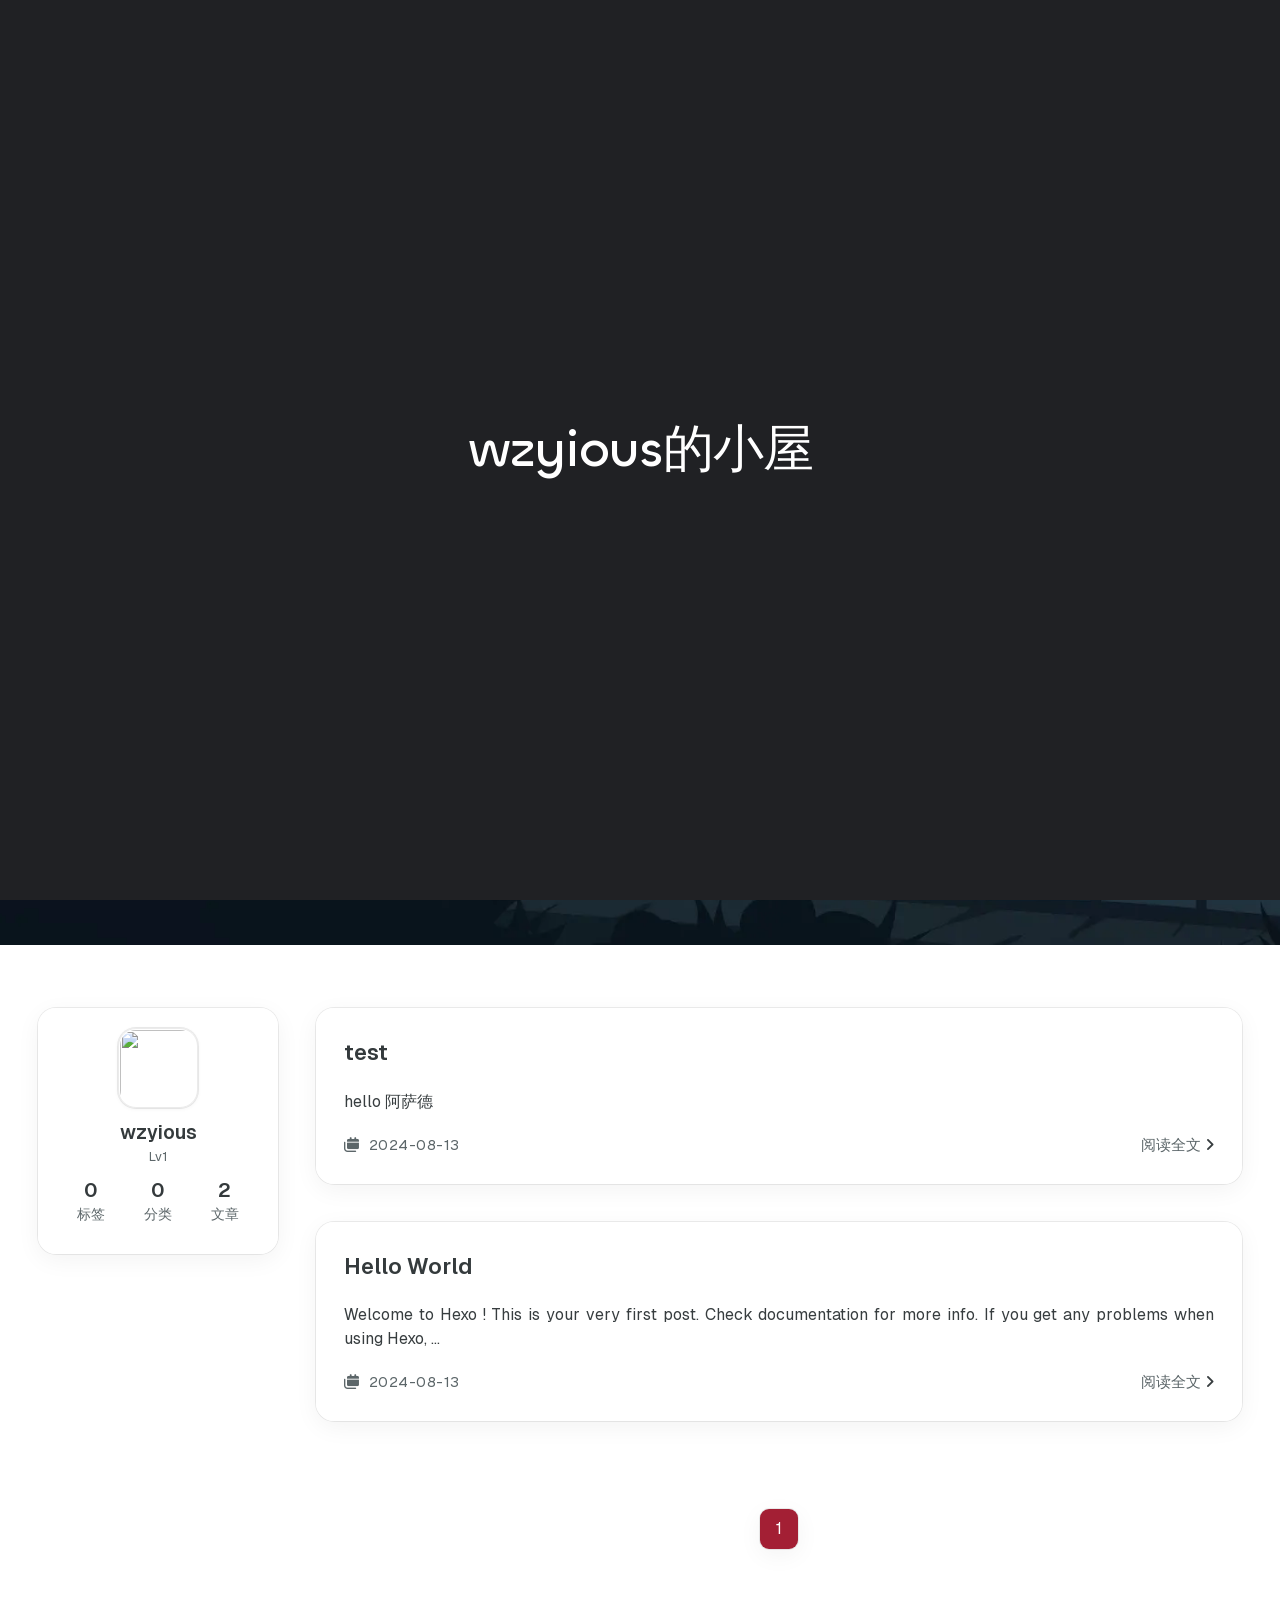
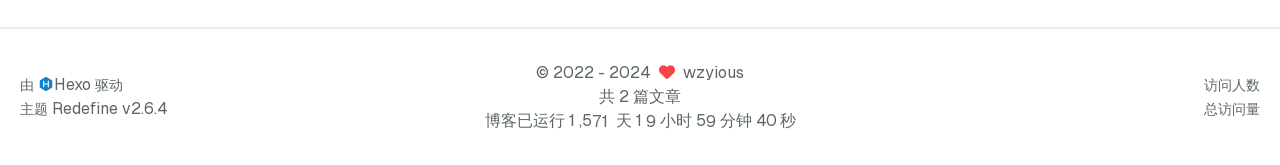
==== commit c61f8e47: "Site updated: 2024-08-14 15:21:29" ====
--- a/index.html
+++ b/index.html
@@ -413,7 +413,7 @@
         <div class="label text-third-text-color text-sm">分类</div>
     </a>
     <a class="item tag-count-item flex flex-col justify-center items-center w-20" href="/archives">
-        <div class="number text-2xl sm:text-xl text-second-text-color font-semibold">3</div>
+        <div class="number text-2xl sm:text-xl text-second-text-color font-semibold">2</div>
         <div class="label text-third-text-color text-sm">文章</div>
     </a>
 </div>
@@ -454,7 +454,7 @@
         <div class="label text-third-text-color text-sm">分类</div>
     </a>
     <a class="item tag-count-item flex flex-col justify-center items-center w-20" href="/archives">
-        <div class="number text-2xl sm:text-xl text-second-text-color font-semibold">3</div>
+        <div class="number text-2xl sm:text-xl text-second-text-color font-semibold">2</div>
         <div class="label text-third-text-color text-sm">文章</div>
     </a>
 </div>
@@ -471,45 +471,6 @@
                 
                     <div class="home-content-container">
     <ul class="home-article-list">
-        
-            <li class="home-article-item">
-
-                
-
-                
-
-                
-                <div class="flex flex-col gap-5 px-7 pb-7 pt-7">
-                    <h3 class="home-article-title">
-                        <a href="/2024/08/13/test-1/">
-                            test
-                        </a>
-                    </h3>
-
-                    <div class="home-article-content markdown-body">
-                        
-                            
-                        
-                    </div>
-
-                    <div class="home-article-meta-info-container">
-    <div class="home-article-meta-info">
-        <span><i class="fa-solid fa-calendars"></i>&nbsp;
-            <span class="home-article-date" data-date="Tue Aug 13 2024 22:52:44 GMT+0800">
-                
-                    2024-08-13
-                
-            </span>
-        </span>
-        
-        
-    </div>
-
-    <a href="/2024/08/13/test-1/">阅读全文<span class="seo-reader-text">test</span>&nbsp;<i class="fa-solid fa-angle-right"></i></a>
-</div>
-
-                </div>
-            </li>
         
             <li class="home-article-item">
 
@@ -529,6 +490,9 @@
                         
                             
 
+hello
+阿萨德
+
                         
                     </div>
 
@@ -624,7 +588,7 @@
                 
                 <p class="post-count space-x-0.5">
                     <span>
-                        共 3 篇文章
+                        共 2 篇文章
                     </span>
                     
                 </p>
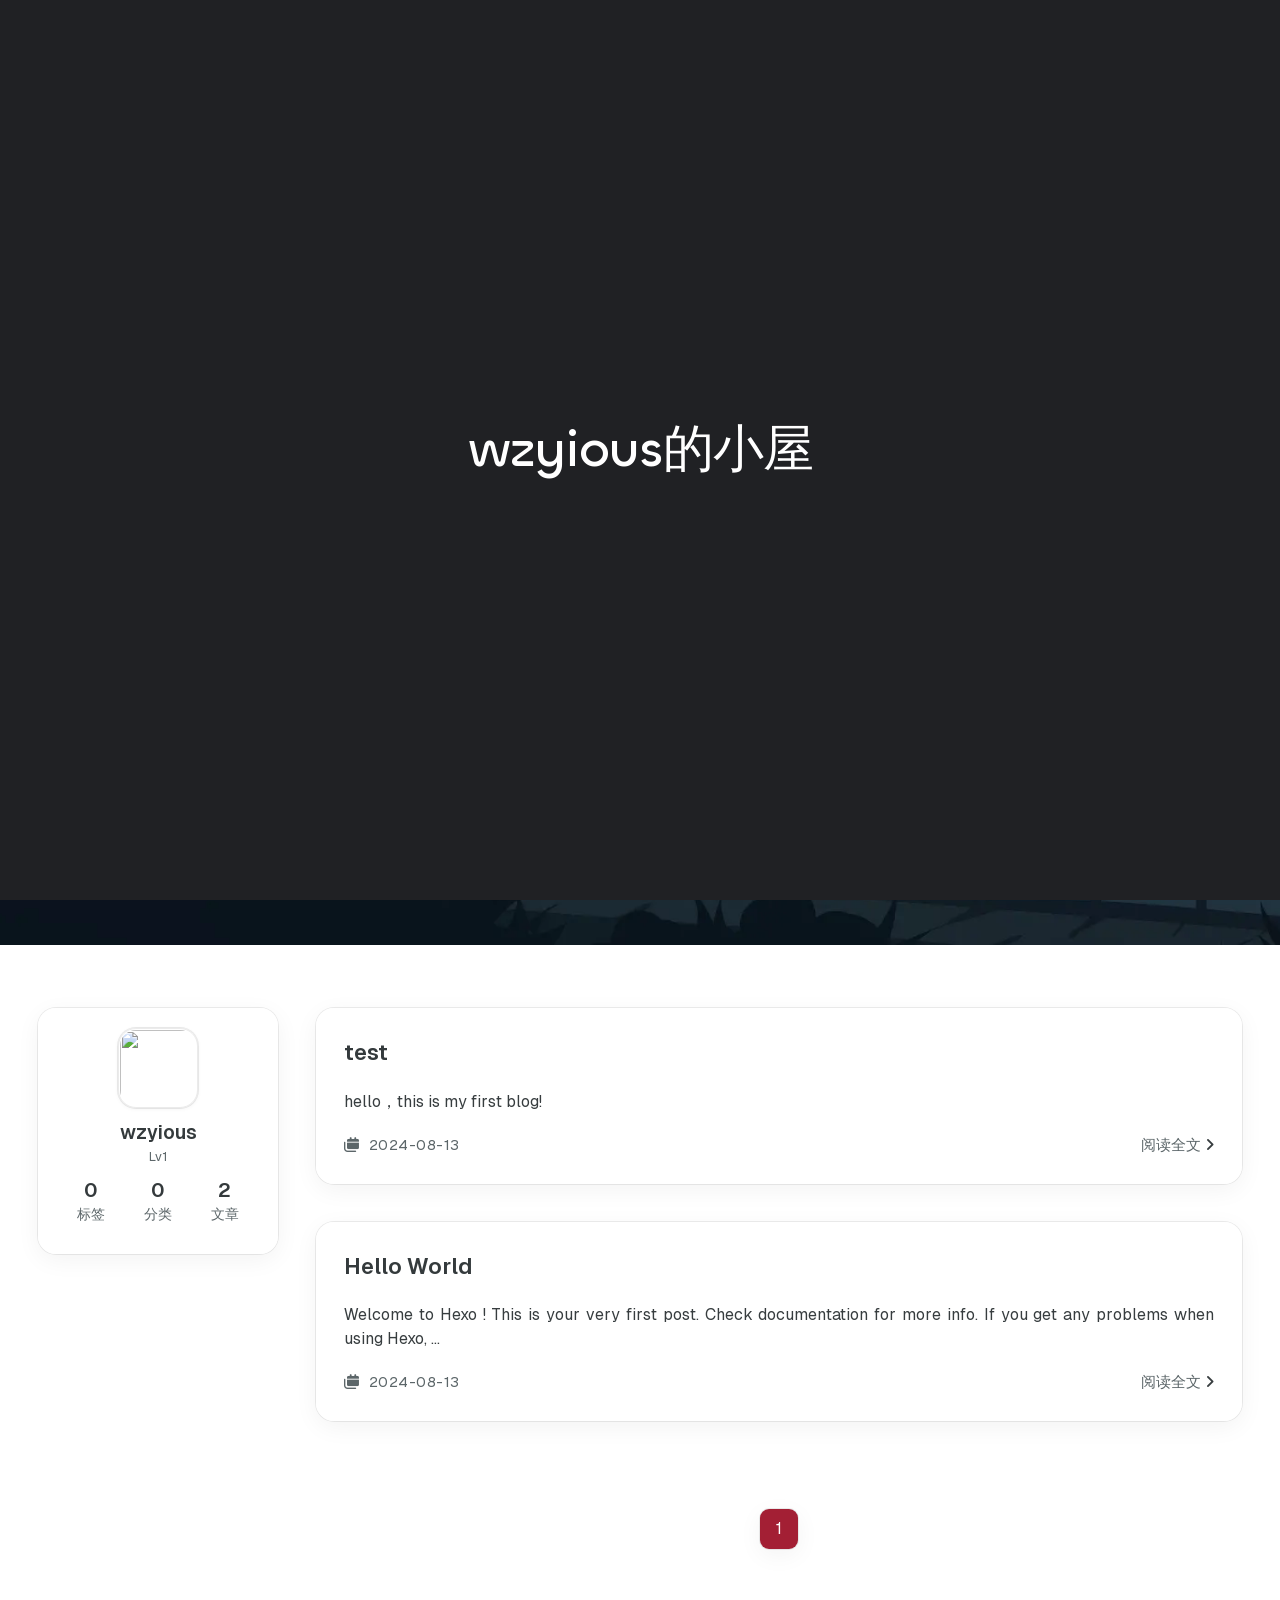
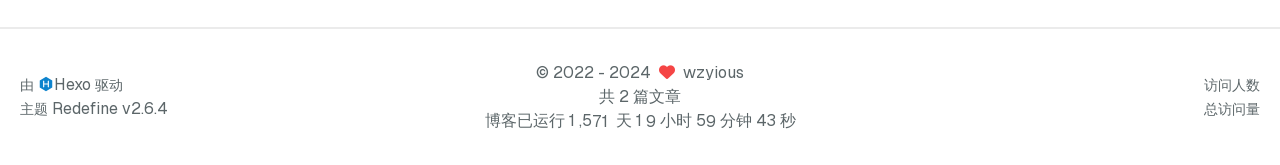
==== commit 9a6ff860: "Site updated: 2024-08-14 15:29:59" ====
--- a/index.html
+++ b/index.html
@@ -490,8 +490,7 @@
                         
                             
 
-hello
-阿萨德
+hello，this is my first blog!
 
                         
                     </div>
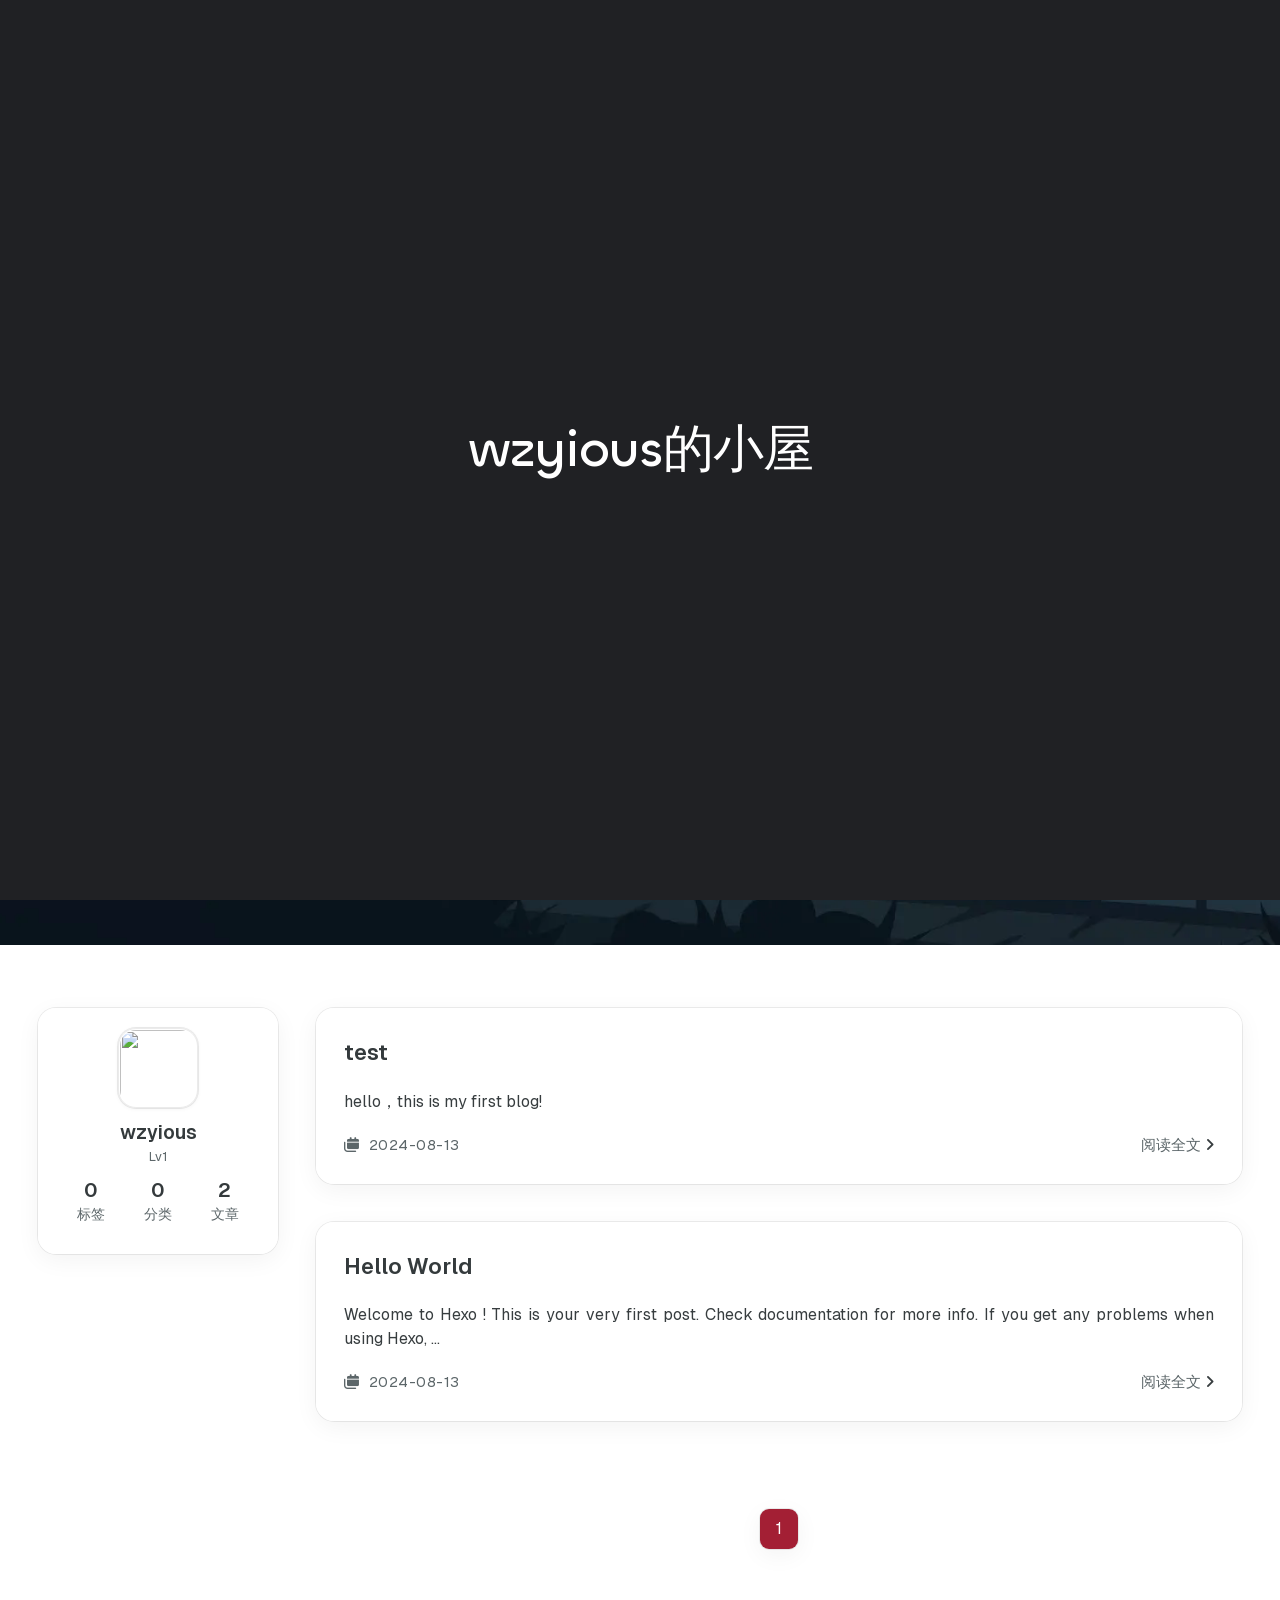
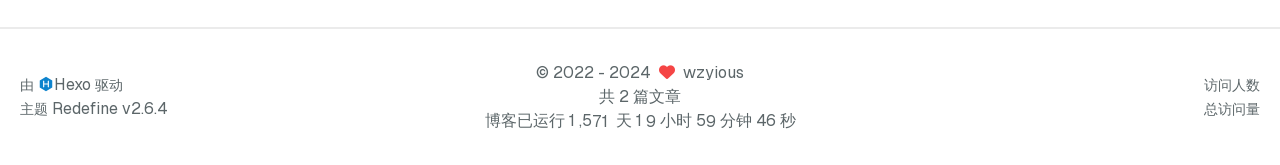
==== commit 8d275068: "Site updated: 2024-08-14 15:31:55" ====
--- a/index.html
+++ b/index.html
@@ -78,7 +78,7 @@
 
     <script id="hexo-configurations">
     window.config = {"hostname":"wzyious.github.io","root":"/","language":"zh-CN"};
-    window.theme = {"articles":{"style":{"font_size":"16px","line_height":1.5,"image_border_radius":"14px","image_alignment":"center","image_caption":false,"link_icon":true,"title_alignment":"left","headings_top_spacing":{"h1":"3.2rem","h2":"2.4rem","h3":"1.9rem","h4":"1.6rem","h5":"1.4rem","h6":"1.3rem"}},"word_count":{"enable":true,"count":true,"min2read":true},"author_label":{"enable":true,"auto":false,"list":[]},"code_block":{"copy":true,"style":"mac","font":{"enable":false,"family":null,"url":null}},"toc":{"enable":true,"max_depth":3,"number":false,"expand":true,"init_open":true},"copyright":{"enable":true,"default":"cc_by_nc_sa"},"lazyload":true,"recommendation":{"enable":false,"title":"推荐阅读","limit":3,"mobile_limit":2,"placeholder":"/images/wallhaven-wqery6-light.webp","skip_dirs":[]}},"colors":{"primary":"#A31F34","secondary":null,"default_mode":"light"},"global":{"fonts":{"chinese":{"enable":false,"family":null,"url":null},"english":{"enable":false,"family":null,"url":null}},"content_max_width":"1000px","sidebar_width":"210px","hover":{"shadow":true,"scale":false},"scroll_progress":{"bar":false,"percentage":true},"website_counter":{"url":"https://cn.vercount.one/js","enable":true,"site_pv":true,"site_uv":true,"post_pv":true},"single_page":true,"preloader":true,"open_graph":true,"google_analytics":{"enable":false,"id":null}},"home_banner":{"enable":true,"style":"fixed","image":{"light":"/images/wallhaven-wqery6-light.webp","dark":"/images/wallhaven-wqery6-dark.webp"},"title":"Welcome to my little world!","subtitle":{"text":["永远不要失去梦想","打也打不死我嘻嘻"],"hitokoto":{"enable":false,"api":"https://v1.hitokoto.cn"},"typing_speed":100,"backing_speed":80,"starting_delay":500,"backing_delay":1500,"loop":true,"smart_backspace":true},"text_color":{"light":"#fff","dark":"#d1d1b6"},"text_style":{"title_size":"2.8rem","subtitle_size":"1.5rem","line_height":1.2},"custom_font":{"enable":false,"family":null,"url":null},"social_links":{"enable":false,"style":"default","links":{"github":null,"instagram":null,"zhihu":null,"twitter":null,"email":null},"qrs":{"weixin":null}}},"plugins":{"feed":{"enable":false},"aplayer":{"enable":false,"type":"fixed","audios":[{"name":null,"artist":null,"url":null,"cover":null,"lrc":null}]},"mermaid":{"enable":false,"version":"9.3.0"}},"version":"2.6.4","navbar":{"auto_hide":false,"color":{"left":"#f78736","right":"#367df7","transparency":35},"width":{"home":"1200px","pages":"1000px"},"links":{"Home":{"path":"/","icon":"fa-regular fa-house"}},"search":{"enable":false,"preload":true}},"page_templates":{"friends_column":2,"tags_style":"blur"},"home":{"sidebar":{"enable":true,"position":"left","first_item":"menu","announcement":null,"show_on_mobile":true,"links":null},"article_date_format":"auto","categories":{"enable":true,"limit":3},"tags":{"enable":true,"limit":3}},"footerStart":"2022/8/17 11:45:14"};
+    window.theme = {"articles":{"style":{"font_size":"16px","line_height":1.5,"image_border_radius":"14px","image_alignment":"center","image_caption":false,"link_icon":true,"title_alignment":"left","headings_top_spacing":{"h1":"3.2rem","h2":"2.4rem","h3":"1.9rem","h4":"1.6rem","h5":"1.4rem","h6":"1.3rem"}},"word_count":{"enable":true,"count":true,"min2read":true},"author_label":{"enable":true,"auto":false,"list":[]},"code_block":{"copy":true,"style":"mac","font":{"enable":false,"family":null,"url":null}},"toc":{"enable":true,"max_depth":3,"number":false,"expand":true,"init_open":true},"copyright":{"enable":true,"default":"cc_by_nc_sa"},"lazyload":true,"recommendation":{"enable":false,"title":"推荐阅读","limit":3,"mobile_limit":2,"placeholder":"/images/wallhaven-wqery6-light.webp","skip_dirs":[]}},"colors":{"primary":"#A31F34","secondary":null,"default_mode":"light"},"global":{"fonts":{"chinese":{"enable":false,"family":null,"url":null},"english":{"enable":false,"family":null,"url":null}},"content_max_width":"1000px","sidebar_width":"210px","hover":{"shadow":true,"scale":false},"scroll_progress":{"bar":false,"percentage":true},"website_counter":{"url":"https://cn.vercount.one/js","enable":true,"site_pv":true,"site_uv":true,"post_pv":true},"single_page":true,"preloader":true,"open_graph":true,"google_analytics":{"enable":false,"id":null}},"home_banner":{"enable":true,"style":"fixed","image":{"light":"/images/wallhaven-wqery6-light.webp","dark":"/images/wallhaven-wqery6-dark.webp"},"title":"Welcome to my little world!","subtitle":{"text":["你是第一个看到我博客的人😎","永远不要失去梦想"],"hitokoto":{"enable":false,"api":"https://v1.hitokoto.cn"},"typing_speed":100,"backing_speed":80,"starting_delay":500,"backing_delay":1500,"loop":true,"smart_backspace":true},"text_color":{"light":"#fff","dark":"#d1d1b6"},"text_style":{"title_size":"2.8rem","subtitle_size":"1.5rem","line_height":1.2},"custom_font":{"enable":false,"family":null,"url":null},"social_links":{"enable":false,"style":"default","links":{"github":null,"instagram":null,"zhihu":null,"twitter":null,"email":null},"qrs":{"weixin":null}}},"plugins":{"feed":{"enable":false},"aplayer":{"enable":false,"type":"fixed","audios":[{"name":null,"artist":null,"url":null,"cover":null,"lrc":null}]},"mermaid":{"enable":false,"version":"9.3.0"}},"version":"2.6.4","navbar":{"auto_hide":false,"color":{"left":"#f78736","right":"#367df7","transparency":35},"width":{"home":"1200px","pages":"1000px"},"links":{"Home":{"path":"/","icon":"fa-regular fa-house"}},"search":{"enable":false,"preload":true}},"page_templates":{"friends_column":2,"tags_style":"blur"},"home":{"sidebar":{"enable":true,"position":"left","first_item":"menu","announcement":null,"show_on_mobile":true,"links":null},"article_date_format":"auto","categories":{"enable":true,"limit":3},"tags":{"enable":true,"limit":3}},"footerStart":"2022/8/17 11:45:14"};
     window.lang_ago = {"second":"%s 秒前","minute":"%s 分钟前","hour":"%s 小时前","day":"%s 天前","week":"%s 周前","month":"%s 个月前","year":"%s 年前"};
     window.data = {"masonry":false};
   </script>
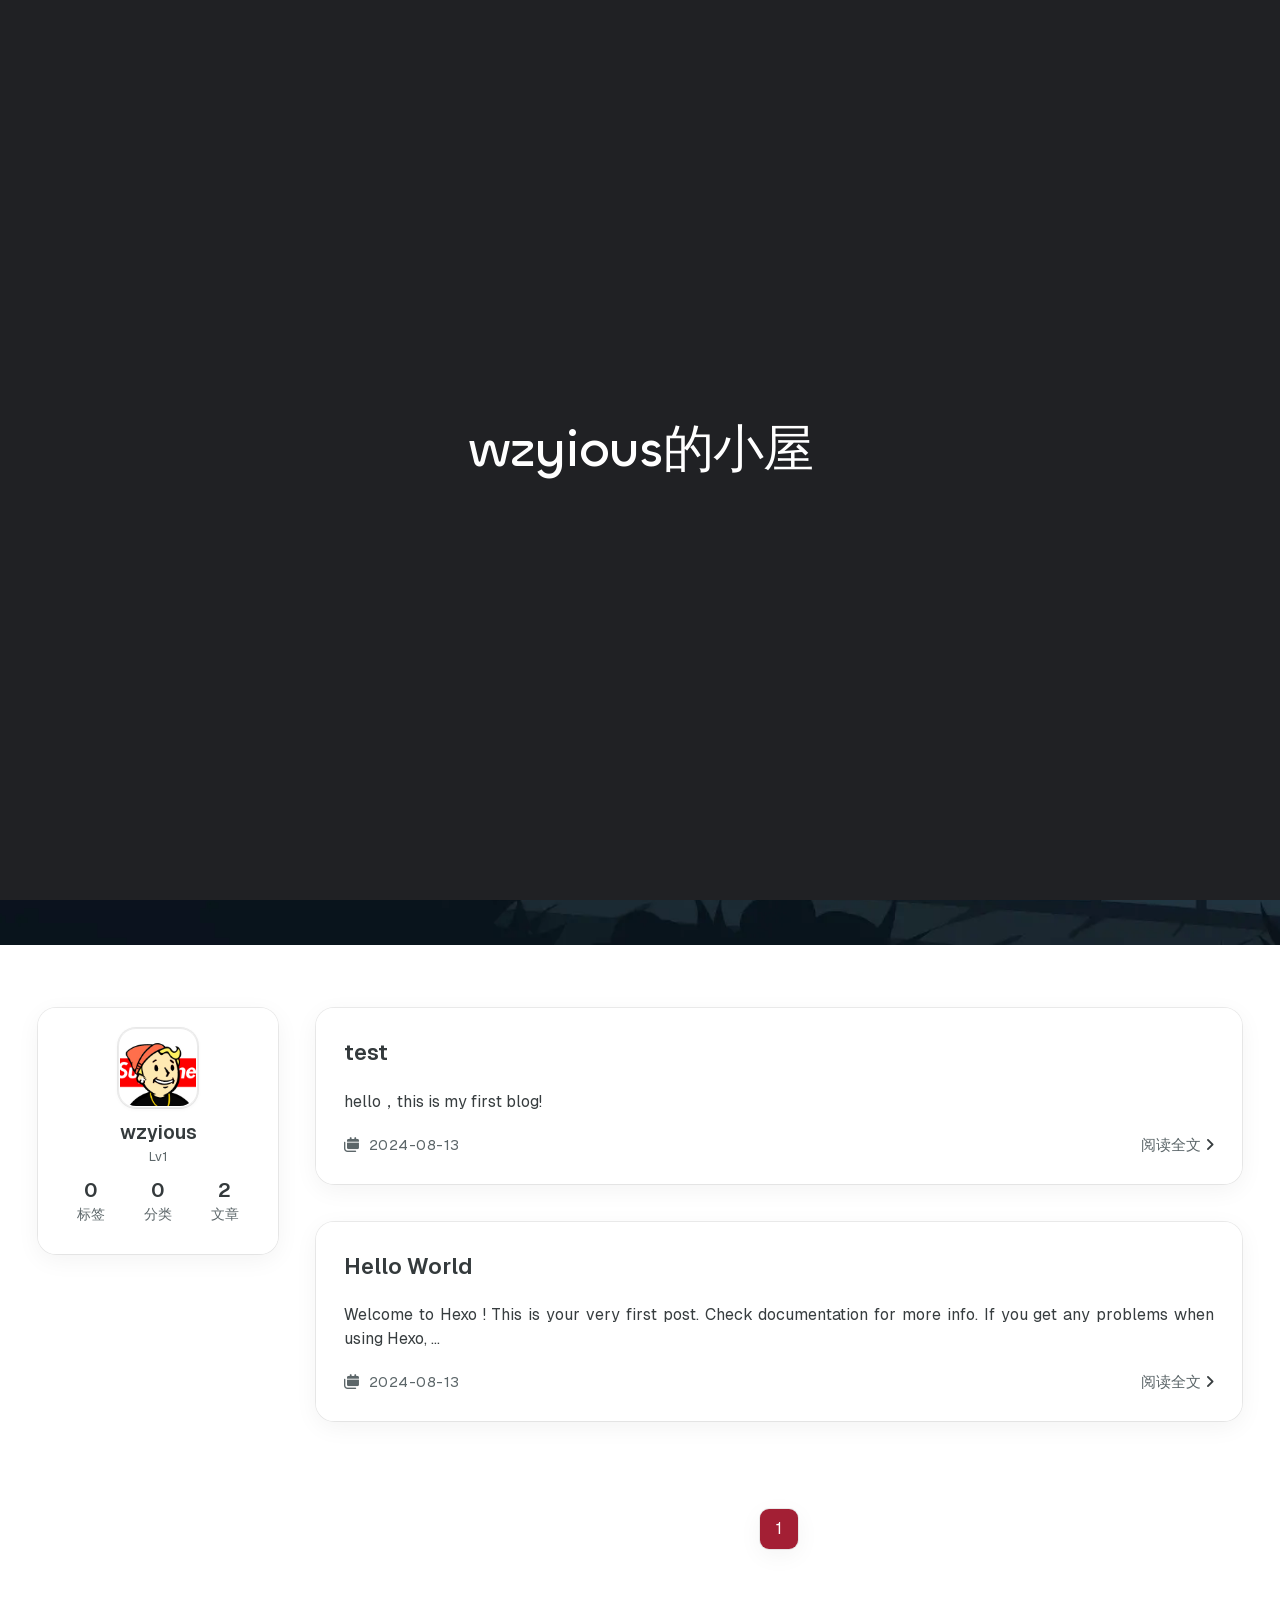
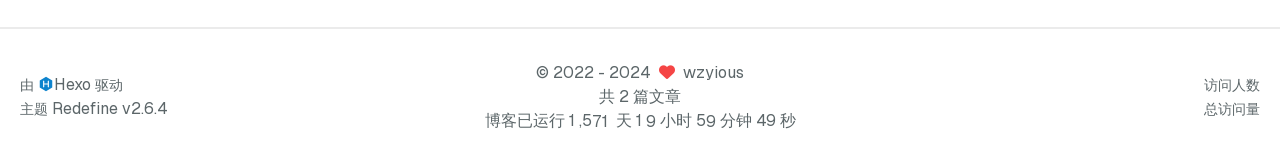
==== commit 55ee2be0: "Site updated: 2024-08-14 15:40:05" ====
--- a/index.html
+++ b/index.html
@@ -30,10 +30,10 @@
     
     
     <!--- Icon Part-->
-    <link rel="icon" type="image/png" href="/images/%E8%BE%90%E5%B0%84%E5%B0%8F%E5%AD%90.jpg" sizes="192x192">
-    <link rel="apple-touch-icon" sizes="180x180" href="/images/%E8%BE%90%E5%B0%84%E5%B0%8F%E5%AD%90.jpg">
+    <link rel="icon" type="image/png" href="/images/%E8%BE%90%E5%B0%84%E5%B0%8F%E5%AD%90.ico" sizes="192x192">
+    <link rel="apple-touch-icon" sizes="180x180" href="/images/%E8%BE%90%E5%B0%84%E5%B0%8F%E5%AD%90.ico">
     <meta name="theme-color" content="#A31F34">
-    <link rel="shortcut icon" href="/images/%E8%BE%90%E5%B0%84%E5%B0%8F%E5%AD%90.jpg">
+    <link rel="shortcut icon" href="/images/%E8%BE%90%E5%B0%84%E5%B0%8F%E5%AD%90.ico">
     <!--- Page Info-->
     
     <title>
@@ -489,7 +489,6 @@
                     <div class="home-article-content markdown-body">
                         
                             
-
 hello，this is my first blog!
 
                         
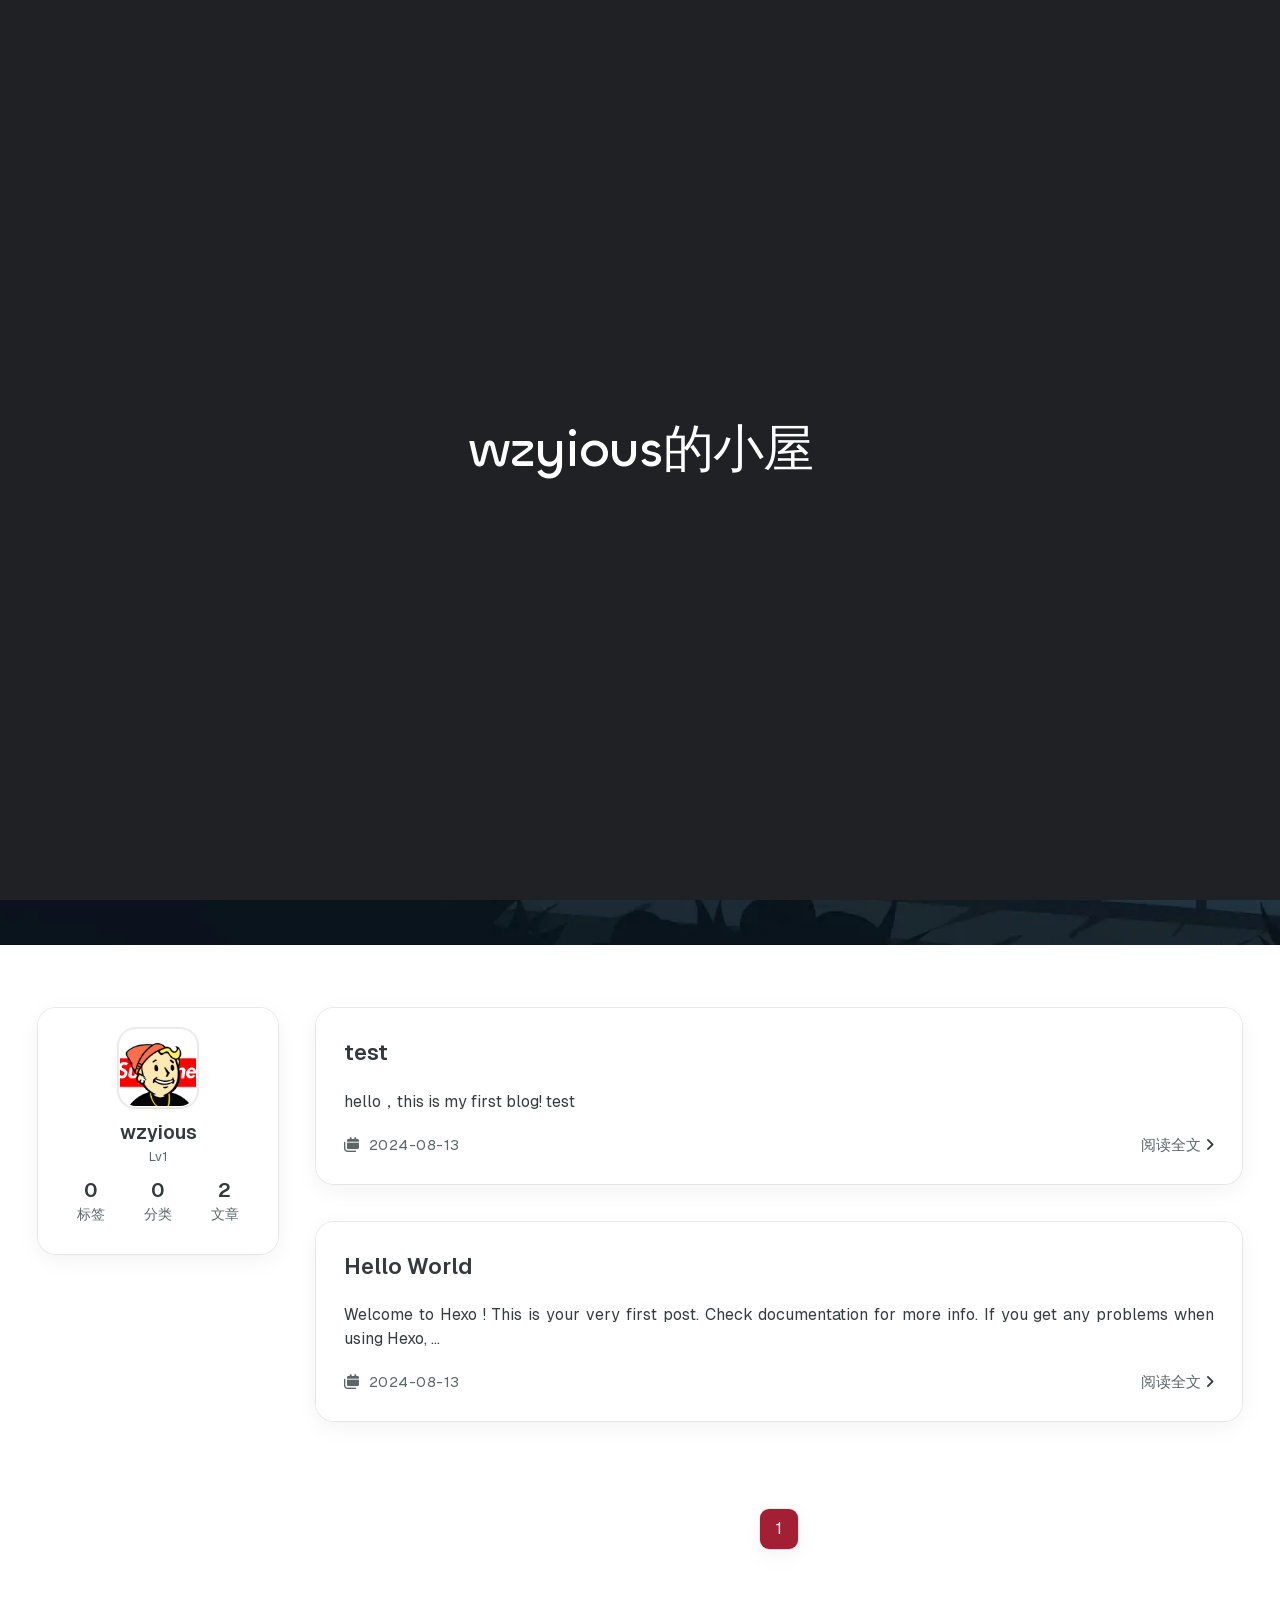
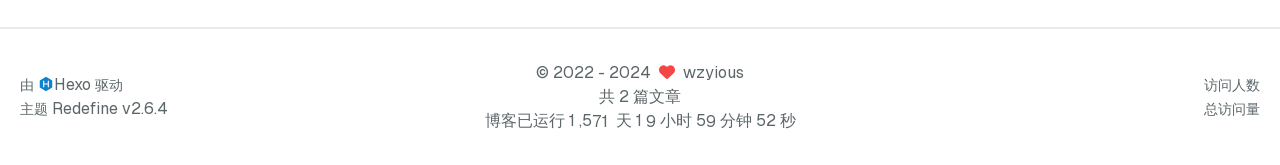
==== commit 227e929a: "Site updated: 2024-08-14 18:42:06" ====
--- a/index.html
+++ b/index.html
@@ -490,6 +490,7 @@
                         
                             
 hello，this is my first blog!
+test
 
                         
                     </div>
